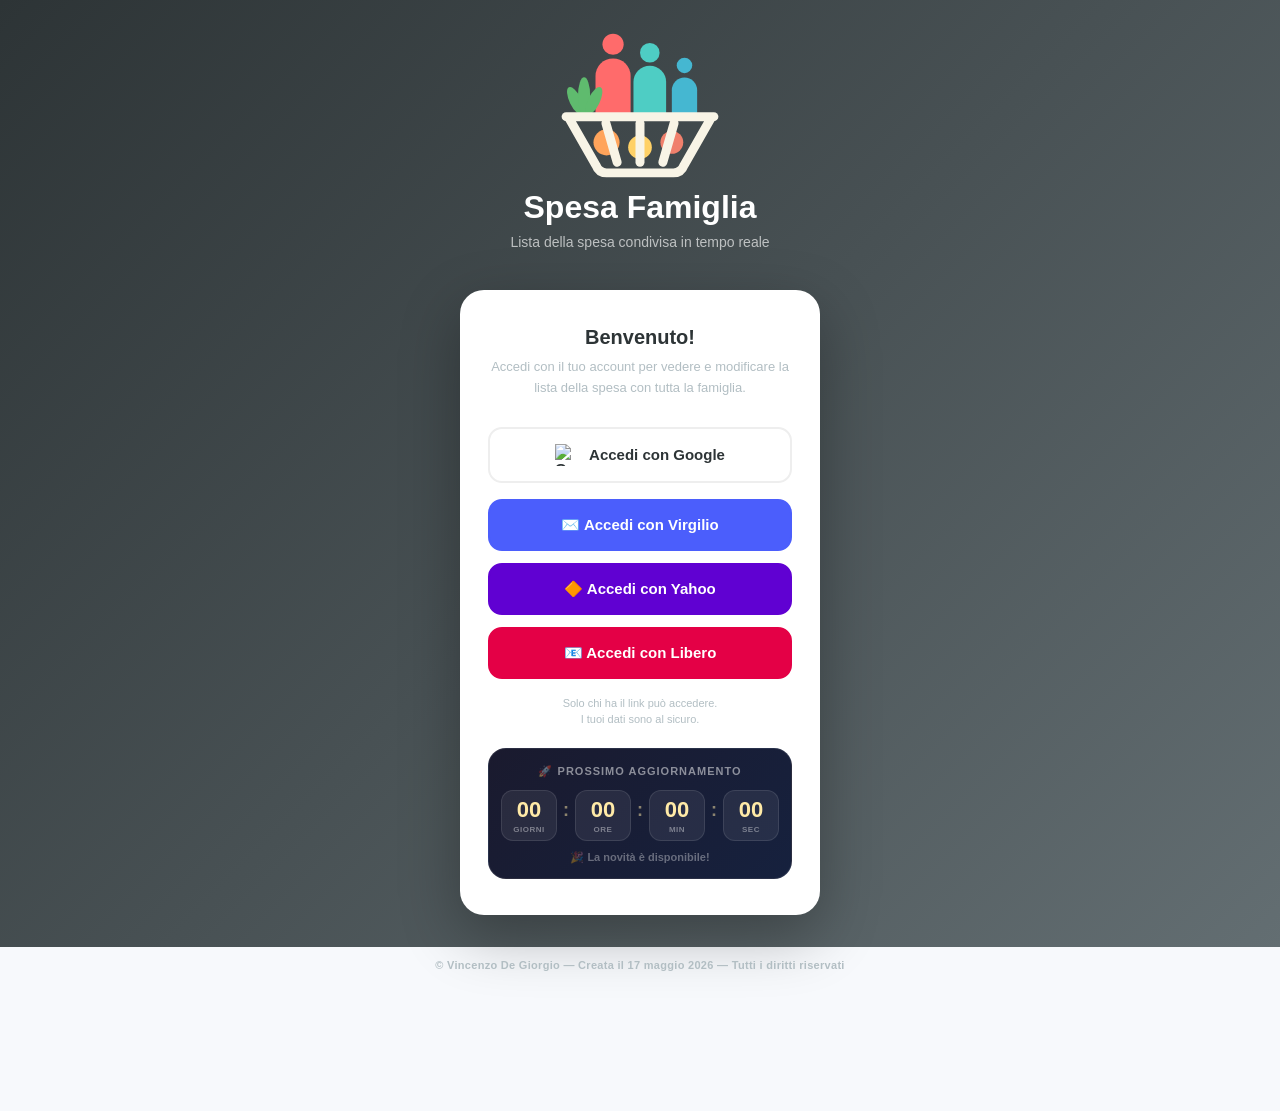
==== sito_test/sito_test/index.html @ 7111a0ac "modifiche" ====
<!DOCTYPE html>
<html lang="it">
<head>
<meta charset="UTF-8">
<!-- CORREZIONE LUGLIO 2026: "interactive-widget=resizes-content" dice a
     Chrome su Android di RESTRINGERE la pagina quando si apre la tastiera,
     invece di coprirla. Così la barra del totale resta agganciata in alto
     direttamente dal browser anche mentre scrivi (niente più inseguimento
     via JavaScript → niente scatti). Su iPhone/Safari l'impostazione viene
     ignorata e resta tutto come prima. Effetto voluto: a tastiera aperta
     la barra dei pulsanti in basso sale sopra la tastiera. -->
<meta name="viewport" content="width=device-width, initial-scale=1.0, maximum-scale=1.0, user-scalable=no, interactive-widget=resizes-content">
<meta name="mobile-web-app-capable" content="yes">
<meta name="apple-mobile-web-app-capable" content="yes">
<meta name="apple-mobile-web-app-title" content="Spesa Famiglia">
<title>Spesa Famiglia</title>

<!-- NUOVO SETTEMBRE 2026: ICONE E INSTALLAZIONE SULLA HOME
     Il manifest e' quello che dice al telefono "sono un'app": da
     "Aggiungi a schermata Home" l'icona diventa il cesto e l'app si
     apre A TUTTO SCHERMO, senza la barra dell'indirizzo del browser
     (e' la riga "display": "standalone" dentro il manifest).
     Su iPhone il tutto-schermo funzionava gia' grazie ai due meta
     apple-* qui sopra; il manifest serve ad Android, che non li guarda.
     Le icone stanno accanto a index.html e non in una sottocartella,
     perche' quella cartella e' anche la radice del sito su Vercel. -->
<link rel="icon" type="image/png" sizes="48x48" href="favicon-48.png">
<link rel="apple-touch-icon" href="apple-touch-icon-180.png">
<link rel="manifest" href="manifest.webmanifest">
<!-- Colora la barra di stato di Android col grigio dell'intestazione -->
<meta name="theme-color" content="#2d3436">

<link rel="stylesheet" href="style.css">
<script src="https://cdn.onesignal.com/sdks/web/v16/OneSignalSDK.page.js" defer></script>
<script>
  window.OneSignalDeferred = window.OneSignalDeferred || [];
  OneSignalDeferred.push(async function(OneSignal) {
    await OneSignal.init({
      appId: "6181803b-9cf7-494c-8a8a-d22c6584c065",
      notifyButton: { enable: false },
      allowLocalhostAsSecureOrigin: true,
    });
  });
</script>
<script>
  // Evita il "flash" della schermata di login per chi era già collegato:
  // finché Firebase verifica l'accesso mostriamo direttamente l'app in
  // caricamento (vedi regole html.auth-pending in style.css e main.js).
  try { if (localStorage.getItem('wasLoggedIn')) document.documentElement.classList.add('auth-pending'); } catch (e) {}
</script>
</head>
<body>

<!-- BADGE "SITO DI TEST": nascosto di default, compare solo nella copia
     di test (body.sito-test, aggiunta da main.js quando IS_TEST è true) -->
<div id="testBadge">🧪 SITO DI TEST</div>

<!-- OFFLINE BANNER -->
<div id="offlineBanner">📡 Sei offline — Le modifiche si sincronizzeranno al ritorno della rete</div>
<div id="limitedBanner">🐢 Connessione limitata — aggiornamento ogni 20s invece che in tempo reale</div>

<!-- LOGIN SCREEN — visibile di default mentre Firebase inizializza -->
<div id="loginScreen" style="display:flex">
  <!-- NUOVO SETTEMBRE 2026: il logo a colori al posto della sola scritta.
       E' la versione "ricca" (famiglia + verdura + frutta), quella con il
       cesto CREMA: serve perche' questa schermata ha lo sfondo scuro.
       Sui fondi chiari andrebbe la versione col cesto scuro, che qui non
       si userebbe mai. E' un SVG, quindi resta nitido a qualsiasi misura
       e pesa due kilobyte. L'emoji 🛒 nel titolo l'abbiamo tolta: adesso
       la dice il disegno, ripeterla sarebbe solo rumore. -->
  <img src="ricca-sfondo-scuro.svg" alt="" class="login-logo">
  <h1>Spesa Famiglia</h1>
  <p>Lista della spesa condivisa in tempo reale</p>
  <div class="login-card">
    <h2>Benvenuto!</h2>
    <p>Accedi con il tuo account per vedere e modificare la lista della spesa con tutta la famiglia.</p>
    <div id="loginButtons">
      <button class="btn-google" onclick="loginGoogle()">
        <img src="https://www.gstatic.com/firebasejs/ui/2.0.0/images/auth/google.svg" alt="Google">
        Accedi con Google
      </button>
      <button class="btn-google" style="background:#4B5EFC;border-color:#4B5EFC;color:white;margin-bottom:12px;" onclick="showEmailForm('virgilio')">✉️ Accedi con Virgilio</button>
      <button class="btn-google" style="background:#6001D2;border-color:#6001D2;color:white;margin-bottom:12px;" onclick="showEmailForm('yahoo')">🔶 Accedi con Yahoo</button>
      <button class="btn-google" style="background:#E40046;border-color:#E40046;color:white;" onclick="showEmailForm('libero')">📧 Accedi con Libero</button>
    </div>
    <div class="login-form" id="emailForm">
      <h3 id="emailFormTitle" style="font-size:16px;font-weight:800;margin-bottom:16px;color:var(--text);">Accedi con Email</h3>
      <div class="form-group">
        <label for="email">Email</label>
        <input type="email" id="email" placeholder="tuaemail@virgilio.it">
      </div>
      <div class="form-group">
        <label for="password">Password</label>
        <input type="password" id="password" placeholder="La tua password">
      </div>
      <div class="form-error" id="formError"></div>
      <button class="btn-submit" onclick="loginEmail()">Accedi</button>
      <button class="btn-back" onclick="hideEmailForm()">← Indietro</button>
    </div>
    <div class="login-note">Solo chi ha il link può accedere.<br>I tuoi dati sono al sicuro.</div>
    <div class="countdown-wrap">
      <div class="countdown-label">🚀 Prossimo aggiornamento</div>
      <div class="countdown-boxes">
        <div class="cd-box"><span class="cd-num" id="cd-giorni">00</span><span class="cd-unit">Giorni</span></div>
        <div class="cd-sep">:</div>
        <div class="cd-box"><span class="cd-num" id="cd-ore">00</span><span class="cd-unit">Ore</span></div>
        <div class="cd-sep">:</div>
        <div class="cd-box"><span class="cd-num" id="cd-min">00</span><span class="cd-unit">Min</span></div>
        <div class="cd-sep">:</div>
        <div class="cd-box"><span class="cd-num" id="cd-sec">00</span><span class="cd-unit">Sec</span></div>
      </div>
      <div class="countdown-sub" id="cd-sub">🧮 Tenere il conto non sarà mai stato così facile...</div>
    </div>
  </div>
</div>

<!-- APP SCREEN -->
<div id="appScreen">
  <div id="loadingOverlay"><div class="spinner"></div><p id="loadingMsg">Caricamento lista...</p></div>
  <div id="zoom" onclick="closeZoom()"><img id="zoomImg" src="" alt=""></div>

  <div id="copyModal" onclick="closeCopyModal(event)">
    <div class="copy-sheet">
      <h3>📋 Copia Lista della Spesa</h3>
      <div class="copy-preview" id="copyPreview"></div>
      <div class="copy-actions">
        <button class="btn-cancel" onclick="closeCopyModal()">Annulla</button>
        <button class="btn-do-copy" onclick="doCopy()">Copia testo</button>
      </div>
    </div>
  </div>

  <div id="toast"></div>

  <div id="bloccoScreen" onclick="chiudiBlocco()">
    <div class="blocco-box">
      <span class="blocco-ico" id="bloccoIco">🚫</span>
      <div class="blocco-tit" id="bloccoTit">Non permesso!</div>
      <div class="blocco-msg" id="bloccoMsg">Testo non consentito.</div>
      <button class="blocco-ok" onclick="chiudiBlocco()">Ho capito ✓</button>
    </div>
  </div>

  <div id="confirmModal" onclick="closeCustomConfirm(event)">
    <div class="confirm-card" onclick="event.stopPropagation()">
      <div class="confirm-top tema-rosso" id="confirmTop">
        <span class="confirm-ico" id="confirmIco">🗑️</span>
        <h3 id="confirmTitle">Conferma</h3>
      </div>
      <div class="confirm-body">
        <p id="confirmMsg"></p>
        <div class="confirm-actions">
          <button class="btn-confirm-annulla" onclick="respondConfirm(false)">Annulla</button>
          <button class="btn-confirm-ok rosso" id="confirmOkBtn" onclick="respondConfirm(true)">Conferma</button>
        </div>
      </div>
    </div>
  </div>

  <div id="novitaScreen">
    <div class="novita-card">
      <div class="novita-top">
        <div class="confetti" id="confettiContainer"></div>
        <div style="font-size:44px;margin-bottom:8px;animation:bounce 0.8s infinite alternate;">🟠🔴🎉✨</div>
        <h2>🆕 Grandi Novità!</h2>
        <p>🗓️ Aggiornamento del 19 luglio 2026 🎊</p>
      </div>
      <div class="novita-body">
        <div class="novita-item">🟠 <strong>Nuova priorità "Importante"</strong> — per le cose da non dimenticare! Ora ogni articolo può essere ⚪ Normale, 🟠 Importante o 🔴 Urgente 🎯</div>
        <div class="novita-item">🎛️ <strong>Tendina con le spiegazioni</strong> — tocca il pallino sull'articolo: si apre un menu elegante che ti dice a cosa serve ogni scelta 💡✨</div>
        <div class="novita-item">🔝 <strong>Pulsante in alto rinnovato</strong> — mostra sia gli Urgenti 🔴 sia gli Importanti 🟠, e con la tendina passi dall'uno all'altro in un tocco ⚡</div>
        <div class="novita-item">💬 <strong>Copia WhatsApp più chiara</strong> — gli Importanti hanno il loro 🟠 e la sezione "DA NON DIMENTICARE" in fondo alla lista 📝</div>
        <div class="novita-item">📂 <strong>Backup superpotenti</strong> — anteprima del contenuto direttamente nell'app 👀 e cestino 🗑️ per eliminare le copie che non servono più!</div>
        <button class="btn-novita-ok" onclick="chiudiNovita()">Wow, tutto chiaro! 🚀🎉✨</button>
      </div>
    </div>
  </div>

   <!-- NUOVO LUGLIO 2026: popup "Sono in vacanza". Compare da solo, solo nel
       periodo impostato in config.js (VACANZA_INIZIO → VACANZA_FINE), una
       volta sola per dispositivo, come le Novità. I giorni nelle frasi
       vengono riempiti automaticamente da novita.js in base alle date. -->
  <div id="vacanzaScreen">
    <div class="novita-card">
      <div class="novita-top vacanza-top">
        <div class="confetti" id="vacConfettiContainer"></div>
        <div style="font-size:44px;margin-bottom:8px;animation:bounce 0.8s infinite alternate;">🏖️🌴☀️✈️</div>
        <h2>🏝️ Sono in Vacanza! 😎</h2>
        <p>🗓️ <span id="vacSottotitolo">Da sabato 25 a lunedì 27 luglio 2026</span> 🧳✨</p>
      </div>
      <div class="novita-body">
        <div class="novita-item">👋😄 <strong>Ciao a tutti!</strong> Da <strong id="vacDal">sabato 25</strong> a <strong id="vacAl">lunedì 27 luglio</strong> mi prendo qualche giorno di meritato relax 🌞🍹 Torno <strong id="vacRitorno">martedì 28</strong>! 🎉</div>
        <div class="novita-item vac-pulse">✅📱 <strong>Tranquilli: l'app resta SEMPRE attiva, 24 ore su 24, 7 giorni su 7!</strong> 🕐💪 Potete continuare a usare la lista, aggiungere articoli, prezzi e foto come sempre 🛒✨</div>
        <div class="novita-item">⚠️🙏 <strong>Però attenzione:</strong> in questi giorni <strong>non potrò rispondere</strong> a problemi, dubbi, perplessità o domande 😅 Segnatevi tutto: al mio ritorno risponderò a ogni cosa! 🔙💬</div>
        <div class="novita-item">🌊 Buona spesa a tutti e... a prestissimo! ❤️<br>— <strong>Vincenzo</strong> 😎🍦</div>
        <button class="btn-novita-ok btn-vacanza-ok" onclick="chiudiVacanza()">Buone vacanze Vincenzo! 🏖️🎉✨</button>
      </div>
    </div>
  </div>
  
  <div id="urgentiModal" onclick="closeUrgentiModal(event)">
    <div class="urgenti-sheet" onclick="event.stopPropagation()">
      <div class="urgenti-header">
        <div><h3 id="urgModalTitle">🔴 Articoli Urgenti</h3><span id="urgModalSub">Da acquistare subito</span></div>
        <div style="display:flex;align-items:center;gap:8px;">
          <!-- NUOVO: tendina per passare dagli Urgenti agli Importanti,
               stessa grafica e stesse didascalie del menu priorità -->
          <div class="prio-wrap">
            <button type="button" class="urg-filtro" id="btnUrgFiltro" onclick="toggleUrgFiltro(event)">🔴 Urgenti ▾</button>
            <div class="prio-menu" id="urgFiltroMenu">
              <button type="button" class="prio-option" onclick="setUrgFiltro('urgente')"><span class="prio-name">🔴 Urgenti</span><span class="prio-desc">Serve subito: avvisa tutta la famiglia.</span></button>
              <button type="button" class="prio-option" onclick="setUrgFiltro('importante')"><span class="prio-name">🟠 Importanti</span><span class="prio-desc">Da non dimenticare: mettilo nel carrello alla prossima spesa.</span></button>
            </div>
          </div>
          <button class="btn-close-urg" onclick="closeUrgentiModal()">✕</button>
        </div>
      </div>
      <div class="urgenti-body" id="urgentiBody"></div>
    </div>
  </div>

  <div id="backupModal" onclick="closeBackupModal(event)">
    <div class="backup-sheet" onclick="event.stopPropagation()">
      <div class="backup-header">
        <div><h3>📂 I tuoi Backup</h3><span>Copie salvate nell'app — teniamo le ultime 5</span></div>
        <button class="btn-close-backup" onclick="closeBackupModal()">✕</button>
      </div>
      <div class="backup-body" id="backupBody"></div>
      <div class="backup-footer">
        <button class="btn-backup-file" onclick="ripristinaDaFile()">📄 Apri un file di backup scaricato</button>
      </div>
    </div>
  </div>

  <!-- NUOVO LUGLIO 2026: anteprima del contenuto di un file di backup, dentro l'app -->
  <div id="backupPreviewModal" onclick="closeBackupPreview(event)">
    <div class="backup-sheet" onclick="event.stopPropagation()">
      <div class="backup-header">
        <div><h3>👁️ Contenuto del Backup</h3><span id="backupPreviewSub"></span></div>
        <button class="btn-close-backup" onclick="closeBackupPreview()">✕</button>
      </div>
      <div class="backup-body" id="backupPreviewBody"></div>
      <div class="backup-footer">
        <button class="btn-ripristina-preview" onclick="ripristinaDalPreview()">📂 Ripristina questa lista nell'app</button>
      </div>
    </div>
  </div>

  <!-- NUOVO LUGLIO 2026: SCHERMATA MENU ──────────────────────────────
       Si apre toccando le tre linee ☰ in alto a sinistra. Per ora è
       volutamente vuota: è la "stanza" dove aggiungeremo le prossime
       funzioni, una alla volta, senza affollare la schermata della lista.
       Le voci nuove vanno messe dentro <div class="menu-body">. -->
  <div id="menuScreen">
    <div class="menu-header">
      <h2>☰ Menu</h2>
      <button class="btn-close-menu" onclick="chiudiMenu()" aria-label="Chiudi il menu">✕</button>
    </div>
    <div class="menu-body" id="menuBody">
      <!-- NUOVO SETTEMBRE 2026: CHI È ENTRATO ────────────────────────
           Prima scheda del menu, sopra "Statistiche". In alto la foto
           dell'account con cui si è entrati e accanto il solo nome
           ("vincenzo", mai l'email intera — ci pensa main.js); sotto,
           da solo e in fondo a destra, il pulsante per uscire.
           Gli id restano quelli di prima (userAvatar / userName)
           perché li riempie main.js appena finito il login. -->
      <div class="menu-utente">
        <div class="menu-utente-riga">
          <img class="user-avatar" id="userAvatar" src="" alt="">
          <span class="user-name" id="userName"></span>
        </div>
        <button class="btn-logout" onclick="logout()">Esci</button>
      </div>
      <!-- NUOVO SETTEMBRE 2026: prima voce vera del menu. Apre il
           riepilogo di quello che è stato comprato (statistiche.js). -->
      <button class="menu-voce" onclick="apriStatistiche()">
        <span class="menu-voce-icona">📊</span>
        <span class="menu-voce-testo">
          Statistiche
          <span>Cosa avete comprato, mese per mese</span>
        </span>
        <span class="menu-voce-freccia">›</span>
      </button>
      <div class="menu-vuoto">
        
        <span></span>
      </div>
    </div>
  </div>

  <!-- NUOVO SETTEMBRE 2026: schermata Statistiche (statistiche.js).
       Si apre sopra il Menu, che resta aperto dietro: chiudendola con la
       ✕ si torna al Menu. Il contenuto lo costruisce tutto il JS dentro
       #statBody — qui c'è solo l'intelaiatura e le frecce dei mesi. -->
  <div id="statScreen">
    <div class="menu-header">
      <h2>📊 Statistiche</h2>
      <button class="btn-close-menu" onclick="chiudiStatistiche()" aria-label="Chiudi le statistiche">✕</button>
    </div>
    <div class="stat-nav">
      <button class="stat-freccia" onclick="statCambiaMese(-1)" aria-label="Mese precedente">‹</button>
      <span class="stat-mese" id="statMeseTitolo"></span>
      <button class="stat-freccia" id="statAvanti" onclick="statCambiaMese(1)" aria-label="Mese successivo">›</button>
    </div>
    <div class="menu-body" id="statBody"></div>
  </div>

  <!-- NUOVO SETTEMBRE 2026: LA MANINA CHE INDICA IL MENU (coach.js) ──
       Compare una volta sola, appena chiuso il popup delle Novità. Tutto
       lo schermo si scurisce TRANNE il pulsante ☰, che resta illuminato:
       è l'unica cosa che si può toccare, così è impossibile sbagliare.
       #coachBlocco  = il velo che ferma i tocchi sul resto della pagina
       #coachBuco    = il "buco" luminoso ritagliato sopra il pulsante
       #coachFumetto = la freccetta con la didascalia -->
  <div id="coachBlocco" onclick="coachNulla()"></div>
  <div id="coachBuco" onclick="coachVaiAlMenu()"></div>
  <div id="coachFumetto">
    <div class="coach-freccia">▲</div>
    <div class="coach-testo">
      👆 <b>Tocca le tre linee</b>
      <span>Da qui si aprono le nuove Statistiche 📊✨</span>
    </div>
  </div>

  <header>
    <div class="header-top">
      <!-- NUOVO LUGLIO 2026: pulsante con le tre linee, a sinistra del
           carrello. Le linee sono tre trattini bianchi disegnati col CSS
           (non un carattere speciale), così si vedono identiche su tutti
           i telefoni. Apre la schermata Menu qui sopra. -->
      <div class="titolo-wrap">
        <button class="btn-menu" id="btnMenu" onclick="apriMenu()" aria-label="Apri il menu">
          <span></span><span></span><span></span>
        </button>
        <h1>🛒 Spesa Famiglia</h1>
      </div>
      <!-- SPOSTATO SETTEMBRE 2026: qui c'erano la foto dell'account, il
           nome e il pulsante "Esci". Sono passati dentro la schermata Menu
           (il ☰ qui a sinistra), in cima a #menuBody. Così l'intestazione
           resta con le sole due cose che servono sempre — menu e titolo —
           e il titolo "Spesa Famiglia" non viene più tagliato coi puntini. -->
    </div>
    <div style="display:flex;align-items:center;justify-content:space-between;">
      <span class="online-badge"><span class="online-dot"></span>In tempo reale</span>
      <div style="display:flex;align-items:center;gap:8px;">
        <span id="syncDot" style="font-size:11px;font-weight:700;opacity:0.85;background:rgba(255,255,255,0.15);padding:2px 8px;border-radius:20px;color:white;">☁️ Sync</span>
        <span id="familyLabel" style="font-size:11px;font-weight:800;color:#ffeaa7;background:rgba(255,255,255,0.1);padding:2px 8px;border-radius:20px;"></span>
        <button id="btnSwitchFamily" onclick="switchFamily()" style="display:none;background:linear-gradient(135deg,#6c5ce7,#a29bfe);border:none;border-radius:10px;color:white;font-size:11px;font-weight:800;padding:4px 10px;cursor:pointer;">⇄</button>
        <!-- NUOVO: il pulsante è una tendina "Urgenti N ▾" nello stesso stile
             del menu priorità: scegli Urgenti o Importanti e il popup si apre
             già sulla vista giusta. I contatori si aggiornano da soli. -->
        <div class="prio-wrap" id="urgBtnWrap" style="display:none;">
          <button class="btn-urgenti" id="btnUrgenti" onclick="toggleUrgBtnMenu(event)">🔴 Urgenti <span class="urg-count" id="urgBtnCount">0</span> ▾</button>
          <div class="prio-menu" id="urgBtnMenu">
            <button type="button" class="prio-option" onclick="apriUrgenti('urgente')"><span class="prio-name">🔴 Urgenti <span class="urg-badge-menu" id="menuCountUrg">0</span></span><span class="prio-desc">Serve subito: avvisa tutta la famiglia.</span></button>
            <button type="button" class="prio-option" onclick="apriUrgenti('importante')"><span class="prio-name">🟠 Importanti <span class="urg-badge-menu" id="menuCountImp">0</span></span><span class="prio-desc">Da non dimenticare: mettilo nel carrello alla prossima spesa.</span></button>
          </div>
        </div>
      </div>
    </div>
  </header>

  <!-- ERRORE CONNESSIONE -->
  <div id="connError">
    <p>⚠️ Connessione lenta o assente.<br>Controlla la tua rete e riprova.</p>
    <button onclick="reloadApp()">🔄 Ricarica</button>
    <p id="connErrorDebug"></p>
  </div>

<div id="totaleBar" style="display:none">
    <div>
      <div class="tot-label">💶 Totale spesa stimato</div>
      <div class="tot-detail" id="totaleDetail">0 articoli con prezzo</div>
    </div>
    <div class="tot-amount">€ <span id="totaleAmount">0,00</span></div>
  </div>
  <!-- CORREZIONE LUGLIO 2026: "segnaposto" invisibile che occupa lo spazio
       della barra del totale quando questa viene inchiodata allo schermo
       (position:fixed), così la pagina sotto non fa salti. Gestito da totals.js -->
  <div id="totaleSpacer"></div>

  <div class="prog-bar"><div class="prog-fill" id="progFill"></div></div>
  <div class="count-row">
    <span>✅ <span id="doneCount">0</span> completati</span>
    <span>🔴 <span id="urgCount">0</span> urgenti &nbsp;|&nbsp; Tot: <span id="totCount">0</span></span>
    <button id="btnCountdown" onclick="toggleCountdownPopup()" style="background:linear-gradient(135deg,#6c5ce7,#a29bfe);border:none;border-radius:20px;color:white;font-size:10px;font-weight:800;padding:3px 10px;cursor:pointer;">🚀 Novità</button>
  </div>

  <div id="countdownPopup" style="display:none;position:fixed;inset:0;z-index:7777;background:rgba(0,0,0,0.5);" onclick="toggleCountdownPopup()">
    <div onclick="event.stopPropagation()" style="position:absolute;bottom:140px;left:50%;transform:translateX(-50%);width:calc(100% - 32px);max-width:380px;background:linear-gradient(135deg,#1a1a2e,#16213e);border-radius:22px;padding:22px 18px 18px;border:1.5px solid rgba(255,255,255,0.1);box-shadow:0 20px 60px rgba(0,0,0,0.4);">
      <div style="display:flex;justify-content:space-between;align-items:center;margin-bottom:14px;">
        <span style="font-size:12px;font-weight:800;color:rgba(255,255,255,0.6);text-transform:uppercase;letter-spacing:1px;">🚀 Prossimo aggiornamento</span>
        <button onclick="toggleCountdownPopup()" style="background:rgba(255,255,255,0.1);border:none;border-radius:50%;width:26px;height:26px;color:white;font-size:14px;cursor:pointer;">✕</button>
      </div>
      <div style="display:flex;gap:8px;justify-content:center;align-items:center;">
        <div style="background:rgba(255,255,255,0.07);border-radius:14px;padding:10px 6px 8px;text-align:center;flex:1;border:1px solid rgba(255,255,255,0.1);"><span id="cd-giorni2" style="font-size:28px;font-weight:900;color:#ffeaa7;display:block;">00</span><span style="font-size:9px;font-weight:700;color:rgba(255,255,255,0.4);text-transform:uppercase;display:block;margin-top:4px;">Giorni</span></div>
        <span style="font-size:20px;font-weight:900;color:#ffeaa7;opacity:0.5;margin-bottom:10px;">:</span>
        <div style="background:rgba(255,255,255,0.07);border-radius:14px;padding:10px 6px 8px;text-align:center;flex:1;border:1px solid rgba(255,255,255,0.1);"><span id="cd-ore2" style="font-size:28px;font-weight:900;color:#ffeaa7;display:block;">00</span><span style="font-size:9px;font-weight:700;color:rgba(255,255,255,0.4);text-transform:uppercase;display:block;margin-top:4px;">Ore</span></div>
        <span style="font-size:20px;font-weight:900;color:#ffeaa7;opacity:0.5;margin-bottom:10px;">:</span>
        <div style="background:rgba(255,255,255,0.07);border-radius:14px;padding:10px 6px 8px;text-align:center;flex:1;border:1px solid rgba(255,255,255,0.1);"><span id="cd-min2" style="font-size:28px;font-weight:900;color:#ffeaa7;display:block;">00</span><span style="font-size:9px;font-weight:700;color:rgba(255,255,255,0.4);text-transform:uppercase;display:block;margin-top:4px;">Min</span></div>
        <span style="font-size:20px;font-weight:900;color:#ffeaa7;opacity:0.5;margin-bottom:10px;">:</span>
        <div style="background:rgba(255,255,255,0.07);border-radius:14px;padding:10px 6px 8px;text-align:center;flex:1;border:1px solid rgba(255,255,255,0.1);"><span id="cd-sec2" style="font-size:28px;font-weight:900;color:#ffeaa7;display:block;">00</span><span style="font-size:9px;font-weight:700;color:rgba(255,255,255,0.4);text-transform:uppercase;display:block;margin-top:4px;">Sec</span></div>
      </div>
      <div style="font-size:12px;color:rgba(255,255,255,0.35);margin-top:12px;text-align:center;font-weight:600;">🧮 Tenere il conto non sarà mai stato così facile...</div>
    </div>
  </div>

  <div class="tabs" id="tabsBar">
    <button class="tab active" data-i="0" onclick="showTab(0)">🏠 Casa <span class="badge" id="b0">0</span></button>
    <button class="tab" data-i="1" onclick="showTab(1)">👤 Persona <span class="badge" id="b1">0</span></button>
    <button class="tab" data-i="2" onclick="showTab(2)">🛒 Alim. <span class="badge" id="b2">0</span></button>
  </div>

  <div class="panel active" id="panel-0"><ul id="list-0"></ul><button class="add-btn" onclick="addRow(0)">＋ Aggiungi voce</button></div>
  <div class="panel" id="panel-1"><ul id="list-1"></ul><button class="add-btn" onclick="addRow(1)">＋ Aggiungi voce</button></div>
  <div class="panel" id="panel-2"><ul id="list-2"></ul><button class="add-btn" onclick="addRow(2)">＋ Aggiungi voce</button></div>

  <div class="all-view" id="allView">
    <div class="all-section"><div class="sec-title"><div class="dot" style="background:var(--casa)"></div>🏠 Casa</div><ul id="all-0"></ul></div>
    <div class="all-section"><div class="sec-title"><div class="dot" style="background:var(--persona)"></div>👤 Persona</div><ul id="all-1"></ul></div>
    <div class="all-section"><div class="sec-title"><div class="dot" style="background:var(--alim)"></div>🛒 Alimentari</div><ul id="all-2"></ul></div>
  </div>

  <div class="bottom-bar">
    <button class="btn-view active" id="btnTab" onclick="setView('tab')">Per categoria</button>
    <button class="btn-view" id="btnAll" onclick="setView('all')">Tutto</button>
    <button class="btn-clear" onclick="clearDone()">🗑 Fatti</button>
    <div class="btn-row2">
      <button class="btn-copy" onclick="openCopyModal()">📋 Copia WhatsApp</button>
      <button class="btn-copy" style="background:linear-gradient(135deg,#00b894,#00cec9);" onclick="openInvitoModal()">🔗 Genera Link Invito</button>
    </div>
    <div class="btn-row2">
      <button class="btn-backup" onclick="scaricaBackup()">💾 Fai Backup</button>
      <button class="btn-backup" onclick="ripristinaBackup()">📂 Ripristina Backup</button>
    </div>
  </div>

  <!-- MODAL INVITO -->
  <div id="invitoModal" onclick="closeInvitoModal(event)" style="display:none;position:fixed;inset:0;background:rgba(0,0,0,0.6);z-index:8888;align-items:flex-end;justify-content:center;">
    <div onclick="event.stopPropagation()" style="background:white;border-radius:20px 20px 0 0;padding:24px 20px 36px;width:100%;max-width:500px;">
      <h3 style="font-size:17px;font-weight:900;margin-bottom:6px;text-align:center;">🔗 Genera Link Invito</h3>
      <p style="font-size:12px;color:#b2bec3;text-align:center;margin-bottom:20px;font-weight:600;">Chi apre il link dovrà fare login con la sua email. Il link scade dopo 7 giorni.</p>
      <div style="margin-bottom:16px;">
        <label style="font-size:13px;font-weight:800;color:#2d3436;display:block;margin-bottom:8px;">Tipo di lista:</label>
        <div style="display:flex;gap:8px;">
          <button id="btnTipoFamiglia" onclick="setTipoInvito('famiglia')" style="flex:1;padding:12px 8px;border-radius:12px;border:2.5px solid #00b894;background:#00b894;color:white;font-family:inherit;font-weight:800;font-size:13px;cursor:pointer;">👥 Famiglia</button>
          <button id="btnTipoPrivato" onclick="setTipoInvito('privato')" style="flex:1;padding:12px 8px;border-radius:12px;border:2.5px solid #eee;background:white;color:#636e72;font-family:inherit;font-weight:800;font-size:13px;cursor:pointer;">👤 Solo noi due</button>
        </div>
        <p id="invitoDesc" style="font-size:12px;color:#636e72;margin-top:10px;font-weight:600;line-height:1.5;">La persona entrerà nella lista della tua famiglia e vedrà tutto.</p>
      </div>
      <div id="invitoNomeWrap" style="display:none;margin-bottom:16px;">
        <label style="font-size:13px;font-weight:800;color:#2d3436;display:block;margin-bottom:6px;">Nome lista privata (es. "Lista con Mario"):</label>
        <input id="invitoNome" type="text" placeholder="Lista con..." style="width:100%;padding:12px;border:2px solid #eee;border-radius:10px;font-family:inherit;font-size:15px;outline:none;">
      </div>
      <div id="invitoRisultato" style="display:none;margin-bottom:16px;">
        <div style="background:#f0fdf4;border:2px solid #00b894;border-radius:12px;padding:14px;">
          <p style="font-size:11px;font-weight:800;color:#00b894;margin-bottom:6px;">LINK GENERATO</p>
          <p id="invitoLinkTesto" style="font-size:13px;font-weight:700;color:#2d3436;word-break:break-all;line-height:1.5;"></p>
        </div>
      </div>
      <div style="display:flex;gap:10px;">
        <button onclick="closeInvitoModal()" style="flex:1;padding:13px;border:none;border-radius:12px;font-family:inherit;font-weight:800;font-size:14px;cursor:pointer;background:#2d3436;color:white;">Annulla</button>
        <button id="btnGeneraLink" onclick="generaLink()" style="flex:1;padding:13px;border:none;border-radius:12px;font-family:inherit;font-weight:800;font-size:14px;cursor:pointer;background:linear-gradient(135deg,#00b894,#00cec9);color:white;">Genera Link</button>
        <button id="btnCopiaLink" onclick="copiaLink()" style="display:none;flex:1;padding:13px;border:none;border-radius:12px;font-family:inherit;font-weight:800;font-size:14px;cursor:pointer;background:linear-gradient(135deg,#25D366,#128C7E);color:white;">Copia</button>
      </div>
    </div>
  </div>
</div>

<!-- PRIVACY NOTICE -->
<div id="privacyNotice">
  <p>Questa app salva i tuoi dati su Firebase di Google per uso familiare. Nessun dato viene venduto.</p>
  <button onclick="acceptPrivacy()">Ho capito</button>
</div>

<div style="text-align:center;padding:12px 16px 140px;font-size:11px;color:#b2bec3;font-weight:600;letter-spacing:0.3px;">
  © Vincenzo De Giorgio — Creata il 17 maggio 2026 — Tutti i diritti riservati
</div>

<script src="countdown.js"></script>
<script type="module" src="main.js"></script>
</body>
</html>
---- sito_test/sito_test/style.css ----
* { box-sizing: border-box; margin: 0; padding: 0; -webkit-tap-highlight-color: transparent; }
:root { --casa:#FF6B6B; --persona:#4ECDC4; --alim:#45B7D1; --bg:#F7F9FC; --text:#2d3436; --muted:#b2bec3; }
body { font-family: -apple-system,'Segoe UI',sans-serif; background: var(--bg); color: var(--text); min-height:100vh; }

/* ── NUOVO: Offline banner ─────────────────────── */
#offlineBanner { display:none; position:sticky; top:0; left:0; right:0; z-index:99999; background:#fdcb6e; color:#2d3436; padding:10px 16px; font-size:13px; font-weight:800; text-align:center; border-bottom:2px solid #e17055; }
#offlineBanner.show { display:block; }

/* ── NUOVO: Banner modalità limitata (fallback HTTPS quando il canale realtime è bloccato dalla rete) ─── */
#limitedBanner { display:none; position:sticky; top:0; left:0; right:0; z-index:99998; background:#74b9ff; color:white; padding:10px 16px; font-size:13px; font-weight:800; text-align:center; border-bottom:2px solid #0984e3; }
#limitedBanner.show { display:block; }

/* ── NUOVO: Privacy notice ─────────────────────── */
#privacyNotice { display:none; position:fixed; bottom:0; left:0; right:0; z-index:1001; background:#2d3436; color:white; padding:14px 16px; border-top:2px solid rgba(255,255,255,0.1); }
#privacyNotice.show { display:flex; align-items:center; gap:12px; }
#privacyNotice p { flex:1; margin:0; font-size:12px; line-height:1.6; }
#privacyNotice button { background:#00b894; border:none; border-radius:8px; color:white; font-size:12px; font-weight:800; padding:8px 14px; cursor:pointer; flex-shrink:0; white-space:nowrap; }

/* ── NUOVO: Errore connessione ─────────────────── */
#connError { display:none; text-align:center; padding:32px 16px; }
#connError.show { display:block; }
#connError p { font-size:15px; font-weight:700; color:#d63031; margin-bottom:16px; line-height:1.7; }
#connError button { background:#2d3436; color:white; border:none; border-radius:12px; padding:12px 24px; font-family:inherit; font-weight:800; font-size:14px; cursor:pointer; }
#connErrorDebug { font-size:11px; color:#888; margin-top:14px; font-weight:600; line-height:1.5; }

.countdown-wrap { margin-top: 20px; background: linear-gradient(135deg, #1a1a2e, #16213e); border-radius: 18px; padding: 16px 12px 14px; border: 1.5px solid rgba(255,255,255,0.08); width: 100%; box-sizing: border-box; }
.countdown-label { font-size: 11px; font-weight: 800; color: rgba(255,255,255,0.5); text-transform: uppercase; letter-spacing: 1px; margin-bottom: 12px; text-align: center; }
.countdown-boxes { display: flex; gap: 6px; justify-content: center; align-items: center; width: 100%; }
.cd-box { background: rgba(255,255,255,0.07); border-radius: 12px; padding: 8px 4px 6px; text-align: center; border: 1px solid rgba(255,255,255,0.1); flex: 1; min-width: 0; }
.cd-num { font-size: 22px; font-weight: 900; color: #ffeaa7; line-height: 1; display: block; font-variant-numeric: tabular-nums; }
.cd-unit { font-size: 8px; font-weight: 700; color: rgba(255,255,255,0.4); text-transform: uppercase; letter-spacing: 0.5px; margin-top: 4px; display: block; }
.cd-sep { font-size: 18px; font-weight: 900; color: #ffeaa7; opacity: 0.5; margin-bottom: 10px; flex-shrink: 0; }
.countdown-sub { font-size: 11px; color: rgba(255,255,255,0.35); margin-top: 10px; font-weight: 600; text-align: center; }
#loginScreen { display: flex; flex-direction: column; align-items: center; justify-content: center; min-height: 100vh; padding: 32px 24px; text-align: center; background: linear-gradient(135deg, #2d3436 0%, #636e72 100%); }
/* NUOVO SETTEMBRE 2026: logo a colori sopra il titolo del login.
   Misura in vw con un tetto in px: su un telefono stretto si
   rimpicciolisce da solo, su un monitor grande non diventa gigante.
   Entra con una dissolvenza breve, cosi' non "sbatte" in faccia
   mentre la pagina sta ancora caricando. */
.login-logo { width: min(160px, 42vw); height: auto; margin-bottom: 10px;
              animation: logoEntra 0.55s ease both; }
@keyframes logoEntra { from { opacity: 0; transform: translateY(-10px) scale(0.94); } to { opacity: 1; transform: none; } }
@media (prefers-reduced-motion: reduce) { .login-logo { animation: none; } }
#loginScreen h1 { font-size: 32px; font-weight: 800; color: white; margin-bottom: 8px; }
#loginScreen > p { font-size: 14px; color: rgba(255,255,255,0.65); margin-bottom: 40px; }
.login-card { background: white; border-radius: 24px; padding: 36px 28px; width: 100%; max-width: 360px; box-shadow: 0 20px 60px rgba(0,0,0,0.3); }
.login-card h2 { font-size: 20px; font-weight: 800; margin-bottom: 8px; color: var(--text); }
.login-card > p { font-size: 13px; color: var(--muted); margin-bottom: 28px; line-height: 1.6; }
.btn-google { display: flex; align-items: center; justify-content: center; gap: 12px; width: 100%; padding: 15px; border: 2px solid #eee; border-radius: 14px; background: white; font-family: inherit; font-weight: 800; font-size: 15px; cursor: pointer; color: var(--text); transition: all 0.2s; margin-bottom: 16px; }
.btn-google:active { background: #f5f5f5; }
.btn-google img { width: 22px; height: 22px; }
.login-note { font-size: 11px; color: var(--muted); line-height: 1.5; margin-top: 16px; }
.login-form { display: none; margin-top: 24px; }
.login-form.show { display: block; }
.form-group { margin-bottom: 16px; }
.form-group label { display: block; font-size: 13px; font-weight: 700; color: var(--text); margin-bottom: 6px; }
.form-group input { width: 100%; padding: 12px; border: 2px solid #eee; border-radius: 10px; font-family: inherit; font-size: 15px; transition: all 0.2s; }
.form-group input:focus { outline: none; border-color: #2d3436; background: #f7f9fc; }
.btn-submit { width: 100%; padding: 12px; background: #2d3436; color: white; border: none; border-radius: 10px; font-family: inherit; font-weight: 800; font-size: 15px; cursor: pointer; margin-bottom: 12px; }
.btn-back { width: 100%; padding: 10px; background: white; color: #2d3436; border: 2px solid #eee; border-radius: 10px; font-family: inherit; font-weight: 700; font-size: 13px; cursor: pointer; }
.form-error { color: #d63031; font-size: 12px; font-weight: 700; margin-top: 8px; text-align: center; display: none; }
.form-error.show { display: block; }
#appScreen { display: none; padding-bottom: 120px; }
/* CORREZIONE LUGLIO 2026 (punto 3): l'intestazione NON è più fissa (tolto
   position:sticky). Prima header e #totaleBar erano entrambi sticky a top:0
   e, scorrendo, il totale finiva NASCOSTO sotto l'header (z-index più alto).
   Ora l'intestazione scorre via con la pagina e in alto resta fissa e sempre
   visibile SOLO la barra del totale (#totaleBar, già sticky qui sotto). */
header { background: linear-gradient(135deg,#2d3436,#636e72); color:white; padding:14px 16px 12px; box-shadow:0 4px 20px rgba(0,0,0,0.15); }
.header-top { display:flex; align-items:center; justify-content:space-between; margin-bottom:4px; }
.header-top h1 { font-size:18px; font-weight:800; }
/* SPOSTATO SETTEMBRE 2026: le regole di foto, nome e pulsante "Esci" non
   stanno più qui — la scheda dell'utente è dentro il Menu, e le trovi più
   in basso con le altre regole del menu (cerca ".menu-utente"). */
header p { font-size:11px; opacity:0.65; }
.online-badge { display:inline-flex; align-items:center; gap:5px; font-size:11px; font-weight:700; opacity:0.8; }
.online-dot { width:7px; height:7px; border-radius:50%; background:#00b894; animation:pulse 2s infinite; }
@keyframes pulse { 0%,100%{opacity:1;}50%{opacity:0.4;} }
.prog-bar { height:4px; background:#eee; }
.prog-fill { height:100%; background:linear-gradient(90deg,var(--casa),var(--alim)); transition:width 0.4s; width:0%; }
.count-row { display:flex; justify-content:space-between; padding:6px 16px; font-size:12px; font-weight:700; color:var(--muted); align-items:center; }
.tabs { display:flex; gap:8px; padding:10px 16px 0; }
.tab { flex:1; padding:9px 4px; border:none; border-radius:12px 12px 0 0; border-top:3px solid transparent; background:white; font-family:inherit; font-weight:800; font-size:12px; cursor:pointer; opacity:0.4; display:flex; align-items:center; justify-content:center; gap:4px; transition:all 0.2s; }
.tab.active { opacity:1; box-shadow:0 -2px 8px rgba(0,0,0,0.08); }
.tab[data-i="0"].active { color:var(--casa); border-top-color:var(--casa); }
.tab[data-i="1"].active { color:var(--persona); border-top-color:var(--persona); }
.tab[data-i="2"].active { color:var(--alim); border-top-color:var(--alim); }
.badge { color:white; border-radius:20px; padding:1px 7px; font-size:11px; }
.tab[data-i="0"] .badge { background:var(--casa); }
.tab[data-i="1"] .badge { background:var(--persona); }
.tab[data-i="2"] .badge { background:var(--alim); }
.panel { display:none; background:white; border-radius:0 0 14px 14px; margin-bottom:8px; padding:0 16px 16px; box-shadow:0 2px 16px rgba(0,0,0,0.08); }
.panel.active { display:block; }
.all-view { display:none; padding:8px 16px 0; }
.all-section { background:white; border-radius:14px; padding:0 16px; margin-bottom:12px; box-shadow:0 2px 16px rgba(0,0,0,0.08); }
.sec-title { display:flex; align-items:center; gap:8px; padding:12px 0 8px; font-weight:800; font-size:14px; border-bottom:2px solid var(--bg); margin-bottom:4px; }
.dot { width:10px; height:10px; border-radius:50%; flex-shrink:0; }
.item-row { border-bottom:1px solid var(--bg); padding:8px 0; display:flex; flex-direction:column; list-style:none; position:relative; padding-left:12px; }
.item-row::before { content:'•'; position:absolute; left:0; top:50%; transform:translateY(-50%); font-size:10px; color:#2d3436; line-height:1; }
#list-0,#list-1,#list-2,#all-0,#all-1,#all-2 { padding-left:4px; }
.item-row.urgent { background:linear-gradient(90deg,rgba(255,107,107,0.06),transparent); border-left:3px solid var(--casa); padding-left:14px; margin-left:-4px; }
.item-inner { display:flex; align-items:center; gap:8px; }
.item-extra { display:flex; align-items:center; gap:8px; padding:4px 0 2px 36px; flex-wrap:wrap; row-gap:6px; }
.chk { width:28px; height:28px; border-radius:8px; flex-shrink:0; border:2.5px solid var(--muted); background:transparent; display:flex; align-items:center; justify-content:center; color:white; font-size:14px; cursor:pointer; transition:all 0.2s; }
.chk.done-0 { background:var(--casa); border-color:var(--casa); }
.chk.done-1 { background:var(--persona); border-color:var(--persona); }
.chk.done-2 { background:var(--alim); border-color:var(--alim); }
.photo-box { flex-shrink:0; width:46px; height:46px; border-radius:10px; overflow:hidden; position:relative; }
.photo-box img { width:100%; height:100%; object-fit:cover; cursor:pointer; display:block; }
.photo-placeholder { width:46px; height:46px; border-radius:10px; border:2px dashed var(--muted); background:var(--bg); display:flex; flex-direction:column; align-items:center; justify-content:center; cursor:pointer; flex-shrink:0; gap:1px; }
.photo-placeholder span:first-child { font-size:16px; line-height:1; }
.photo-placeholder span:last-child { font-size:8px; font-weight:700; color:var(--muted); }
.photo-del { position:absolute; top:2px; right:2px; background:rgba(0,0,0,0.55); border:none; border-radius:50%; width:16px; height:16px; color:white; font-size:9px; cursor:pointer; display:flex; align-items:center; justify-content:center; }
.item-input { flex:1; border:none; background:transparent; font-family:inherit; font-size:16px; font-weight:600; color:var(--text); padding:4px 0; outline:none; min-width:0; }
.item-input::placeholder { color:var(--muted); font-weight:400; font-size:14px; }
.item-input.done { text-decoration:line-through; color:var(--muted); }
.qty-wrap { display:flex; align-items:center; gap:4px; background:var(--bg); border-radius:20px; padding:3px 8px; }
.qty-btn { background:none; border:none; font-size:16px; font-weight:800; cursor:pointer; color:var(--muted); width:22px; height:22px; display:flex; align-items:center; justify-content:center; border-radius:50%; line-height:1; touch-action:manipulation; user-select:none; -webkit-user-select:none; }
.qty-val { font-size:14px; font-weight:800; color:var(--text); min-width:20px; text-align:center; }
.priority-btn { background:none; border:2px solid var(--muted); border-radius:20px; padding:3px 10px; font-family:inherit; font-size:11px; font-weight:800; cursor:pointer; color:var(--muted); transition:all 0.2s; }
.priority-btn.urgent { background:var(--casa); border-color:var(--casa); color:white; }
.del-btn { background:none; border:none; color:var(--muted); font-size:15px; cursor:pointer; padding:4px 6px; border-radius:8px; flex-shrink:0; }
.add-btn { display:flex; align-items:center; gap:6px; margin-top:10px; padding:11px 14px; background:var(--bg); border:2px dashed var(--muted); border-radius:10px; color:var(--muted); font-family:inherit; font-weight:700; font-size:14px; cursor:pointer; width:100%; }
.item-author { font-size:10px; color:var(--muted); font-weight:600; padding:1px 0 0 36px; letter-spacing:0.3px; }
.bottom-bar { position:fixed; bottom:0; left:0; right:0; background:white; border-top:1px solid #eee; padding:8px 16px 14px; display:flex; gap:8px; z-index:200; flex-wrap:wrap; }
.btn-view { flex:1; padding:10px; border:2px solid var(--muted); border-radius:10px; background:white; font-family:inherit; font-weight:800; font-size:12px; cursor:pointer; color:var(--text); transition:all 0.2s; }
.btn-view.active { background:var(--text); color:white; border-color:var(--text); }
.btn-clear { padding:10px 12px; border:2px solid #ff7675; border-radius:10px; background:white; font-family:inherit; font-weight:800; font-size:12px; cursor:pointer; color:#ff7675; }
.btn-row2 { display:flex; gap:8px; width:100%; }
.btn-copy { flex:1; padding:11px; border:none; border-radius:10px; background:linear-gradient(135deg,#25D366,#128C7E); color:white; font-family:inherit; font-weight:800; font-size:12px; cursor:pointer; }
#toast { position:fixed; bottom:130px; left:50%; transform:translateX(-50%); background:#2d3436; color:white; padding:10px 20px; border-radius:20px; font-size:13px; font-weight:700; opacity:0; transition:opacity 0.3s; pointer-events:none; white-space:nowrap; z-index:9999; }
#toast.show { opacity:1; }
#zoom { display:flex; position:fixed; inset:0; background:rgba(0,0,0,0); z-index:9999; align-items:center; justify-content:center; padding:20px; opacity:0; pointer-events:none; transition:opacity 0.25s ease, background 0.25s ease; }
#zoom.show { opacity:1; pointer-events:all; background:rgba(0,0,0,0.88); }
#zoom img { max-width:100%; max-height:90vh; border-radius:16px; object-fit:contain; transform:scale(0.88); transition:transform 0.3s cubic-bezier(0.34,1.56,0.64,1); }
#zoom.show img { transform:scale(1); }
#copyModal { display:none; position:fixed; inset:0; background:rgba(0,0,0,0.6); z-index:8888; align-items:flex-end; justify-content:center; }
#copyModal.show { display:flex; }
.copy-sheet { background:white; border-radius:20px 20px 0 0; padding:20px 20px 36px; width:100%; max-width:500px; }
.copy-sheet h3 { font-size:16px; font-weight:800; margin-bottom:12px; text-align:center; }
.copy-preview { background:var(--bg); border-radius:12px; padding:14px; font-size:13px; line-height:2; white-space:pre-wrap; max-height:45vh; overflow-y:auto; margin-bottom:14px; color:var(--text); font-family:monospace; overscroll-behavior:contain; }
body.copy-modal-open { overflow:hidden; }
.copy-actions { display:flex; gap:10px; }
.copy-actions button { flex:1; padding:13px; border:none; border-radius:12px; font-family:inherit; font-weight:800; font-size:14px; cursor:pointer; }
.btn-do-copy { background:linear-gradient(135deg,#25D366,#128C7E); color:white; }
.btn-cancel { background:var(--text); color:white; }
#loadingOverlay { display:none; position:fixed; inset:0; background:rgba(0,0,0,0.75); z-index:99999; align-items:center; justify-content:center; flex-direction:column; gap:16px; }
#loadingOverlay.show { display:flex; }
#loadingOverlay p { color:white; font-weight:800; font-size:16px; }
.spinner { width:48px; height:48px; border:5px solid rgba(255,255,255,0.3); border-top-color:white; border-radius:50%; animation:spin 0.8s linear infinite; }
@keyframes spin { to { transform:rotate(360deg); } }
.sync-dot { width:8px; height:8px; border-radius:50%; background:#fdcb6e; display:inline-block; margin-left:6px; transition:background 0.3s; }
.sync-dot.synced { background:#00b894; }
.btn-urgenti { background:linear-gradient(135deg,#FF6B6B,#d63031); border:none; border-radius:10px; color:white; font-size:12px; font-weight:800; padding:5px 10px; cursor:pointer; display:flex; align-items:center; gap:5px; box-shadow:0 2px 8px rgba(255,107,107,0.4); animation:urgPulse 2s infinite; }
.btn-urgenti .urg-count { background:white; color:#d63031; border-radius:50%; width:18px; height:18px; font-size:11px; font-weight:900; display:flex; align-items:center; justify-content:center; }
@keyframes urgPulse { 0%,100%{box-shadow:0 2px 8px rgba(255,107,107,0.4);}50%{box-shadow:0 2px 16px rgba(255,107,107,0.8);} }
#urgentiModal { display:none; position:fixed; inset:0; background:rgba(0,0,0,0.65); z-index:8889; align-items:flex-end; justify-content:center; }
#urgentiModal.show { display:flex; }
.urgenti-sheet { background:white; border-radius:24px 24px 0 0; padding:0 0 36px; width:100%; max-width:500px; max-height:85vh; overflow-y:auto; animation:slideUp 0.3s ease; }
@keyframes slideUp { from{transform:translateY(100%);} to{transform:translateY(0);} }
.urgenti-header { background:linear-gradient(135deg,#FF6B6B,#d63031); border-radius:24px 24px 0 0; padding:18px 20px 14px; display:flex; align-items:center; justify-content:space-between; position:sticky; top:0; }
.urgenti-header h3 { color:white; font-size:18px; font-weight:900; }
.urgenti-header span { color:rgba(255,255,255,0.75); font-size:12px; font-weight:700; }
.btn-close-urg { background:rgba(255,255,255,0.2); border:none; border-radius:50%; width:32px; height:32px; color:white; font-size:16px; cursor:pointer; display:flex; align-items:center; justify-content:center; }
.urgenti-body { padding:16px 20px; }
.urg-category { margin-bottom:18px; }
.urg-cat-title { display:flex; align-items:center; gap:8px; font-size:13px; font-weight:800; color:var(--muted); text-transform:uppercase; letter-spacing:0.5px; margin-bottom:10px; padding-bottom:6px; border-bottom:2px solid var(--bg); }
.urg-item { display:flex; align-items:center; gap:10px; padding:10px 12px; background:linear-gradient(90deg,rgba(255,107,107,0.07),transparent); border-radius:12px; border-left:4px solid var(--casa); margin-bottom:8px; }
.urg-item-text { font-size:15px; font-weight:700; color:#c0392b; flex:1; }
.urg-item-price { background:#fff8e1; color:#e65100; border:1.5px solid #ffd54f; border-radius:20px; padding:2px 8px; font-size:12px; font-weight:800; margin-left:auto; }
.urg-item-qty { background:var(--casa); color:white; border-radius:20px; padding:2px 8px; font-size:12px; font-weight:800; }
.urg-empty { text-align:center; padding:32px 20px; color:var(--muted); font-size:15px; font-weight:700; }
.price-wrap { display:flex; align-items:center; gap:4px; background:#fff8e1; border-radius:20px; padding:3px 10px; border:1.5px solid #ffd54f; }
.price-icon { font-size:12px; color:#f9a825; font-weight:800; }
.price-input { width:64px; border:none; background:transparent; font-family:inherit; font-size:14px; font-weight:800; color:#e65100; outline:none; text-align:right; }
.price-input::placeholder { color:#ffca28; font-weight:600; }
.price-line { font-size:11px; color:#f9a825; font-weight:700; background:#fff8e1; border-radius:20px; padding:2px 8px; }
/* CORREZIONE LUGLIO 2026: quando si scorre, totals.js aggiunge questa classe
   alla barra del totale. Con position:fixed la barra è inchiodata allo
   schermo e il browser non deve più riposizionarla a ogni movimento come
   con lo sticky: sparisce del tutto l'effetto "a scatti". Lo sticky della
   regola qui sopra resta come rete di sicurezza se JavaScript non parte. */
#totaleBar.tot-fixed { position:fixed; top:0; left:0; right:0; }
/* CORREZIONE LUGLIO 2026: la barra del totale resta incollata in alto
   (position:sticky, già presente), ma su smartphone lo sticky può
   "tremolare" durante lo scroll perché il browser la ridisegna a ogni
   movimento. Con will-change + translateZ(0) la barra viene disegnata su
   un livello grafico dedicato (GPU): stessa posizione e stesso aspetto,
   ma scorrimento fluido e senza scatti. */
#totaleBar { background:linear-gradient(135deg,#2d3436,#636e72); color:white; padding:10px 16px; display:flex; align-items:center; justify-content:space-between; position:sticky; top:0; z-index:99; box-shadow:0 2px 12px rgba(0,0,0,0.2); will-change:transform; transform:translateZ(0); }
#totaleBar .tot-label { font-size:13px; font-weight:700; opacity:0.8; }
#totaleBar .tot-amount { font-size:22px; font-weight:900; color:#ffeaa7; letter-spacing:-0.5px; }
#totaleBar .tot-detail { font-size:11px; opacity:0.65; font-weight:600; }
#novitaScreen { display:none; position:fixed; inset:0; background:rgba(0,0,0,0.75); z-index:99990; align-items:center; justify-content:center; padding:24px; }
#novitaScreen.show { display:flex; }
.novita-card { background:white; border-radius:28px; padding:0; width:100%; max-width:380px; box-shadow:0 30px 80px rgba(0,0,0,0.4); overflow:hidden; animation:popIn 0.4s cubic-bezier(0.34,1.56,0.64,1); }
@keyframes popIn { from{transform:scale(0.7);opacity:0;} to{transform:scale(1);opacity:1;} }
.novita-top { background:linear-gradient(135deg,#FF6B6B,#d63031); padding:28px 24px 24px; text-align:center; position:relative; overflow:hidden; }
.novita-top h2 { color:white; font-size:22px; font-weight:900; margin-bottom:4px; }
.novita-top p { color:rgba(255,255,255,0.8); font-size:13px; font-weight:700; }
.confetti { position:absolute; top:0; left:0; right:0; bottom:0; pointer-events:none; overflow:hidden; }
.confetto { position:absolute; width:8px; height:8px; border-radius:2px; animation:confettiFall linear infinite; }
@keyframes bounce { from{transform:scale(1);} to{transform:scale(1.15);} }
@keyframes confettiFall { 0%{transform:translateY(-20px) rotate(0deg);opacity:1;} 100%{transform:translateY(200px) rotate(720deg);opacity:0;} }
.novita-body { padding:22px 24px 28px; }
.novita-body p { font-size:14px; line-height:1.7; color:var(--text); margin-bottom:20px; }
.btn-novita-ok { width:100%; padding:15px; border:none; border-radius:14px; background:linear-gradient(135deg,#FF6B6B,#d63031); color:white; font-family:inherit; font-size:15px; font-weight:800; cursor:pointer; box-shadow:0 4px 16px rgba(255,107,107,0.4); }
#bloccoScreen { display:none; position:fixed; inset:0; background:linear-gradient(135deg,#c0392b,#e74c3c); z-index:999999; align-items:center; justify-content:center; flex-direction:column; padding:32px; }
#bloccoScreen.show { display:flex; }
.blocco-box { text-align:center; animation:popBlocco 0.4s cubic-bezier(0.34,1.56,0.64,1); }
@keyframes popBlocco { from{transform:scale(0.5);opacity:0;} to{transform:scale(1);opacity:1;} }
.blocco-ico { font-size:80px; display:block; margin-bottom:16px; }
.blocco-tit { font-size:26px; font-weight:900; color:white; margin-bottom:12px; }
.blocco-msg { font-size:15px; color:rgba(255,255,255,0.9); line-height:1.7; margin-bottom:28px; max-width:300px; margin-left:auto; margin-right:auto; }
.blocco-ok { background:white; color:#c0392b; border:none; border-radius:24px; padding:14px 40px; font-family:inherit; font-weight:900; font-size:16px; cursor:pointer; }

/* ── NUOVO: Conferma personalizzata (sostituisce il confirm() di sistema) ── */
#confirmModal { display:none; position:fixed; inset:0; background:rgba(0,0,0,0.65); z-index:999998; align-items:center; justify-content:center; padding:24px; }
#confirmModal.show { display:flex; }
.confirm-card { background:white; border-radius:26px; width:100%; max-width:340px; overflow:hidden; box-shadow:0 24px 70px rgba(0,0,0,0.35); animation:popConfirm 0.35s cubic-bezier(0.34,1.56,0.64,1); }
@keyframes popConfirm { from{transform:scale(0.75);opacity:0;} to{transform:scale(1);opacity:1;} }
.confirm-top { padding:28px 20px 22px; text-align:center; transition:background 0.2s; }
.confirm-top.tema-rosso  { background:linear-gradient(135deg,var(--casa),#d63031); }
.confirm-top.tema-neutro { background:linear-gradient(135deg,#2d3436,#636e72); }
.confirm-ico { font-size:42px; display:block; margin-bottom:10px; animation:bounce 0.8s infinite alternate; }
.confirm-top h3 { color:white; font-size:18px; font-weight:900; }
.confirm-body { padding:22px 22px 20px; }
.confirm-body p { font-size:14px; color:var(--text); line-height:1.6; text-align:center; margin-bottom:22px; }
.confirm-actions { display:flex; gap:10px; }
.confirm-actions button { flex:1; padding:13px; border:none; border-radius:12px; font-family:inherit; font-weight:800; font-size:14px; cursor:pointer; transition:transform 0.15s; }
.confirm-actions button:active { transform:scale(0.96); }
.btn-confirm-annulla { background:var(--text); color:white; }
.btn-confirm-ok { color:white; }
.btn-confirm-ok.rosso  { background:linear-gradient(135deg,var(--casa),#d63031); box-shadow:0 4px 14px rgba(255,107,107,0.4); }
.btn-confirm-ok.neutro { background:linear-gradient(135deg,#2d3436,#636e72); box-shadow:0 4px 14px rgba(45,52,54,0.35); }

/* ── NUOVO: Aggiornamenti luglio 2026 ──────────────────────────── */
/* 6. Mentre si scrive un ARTICOLO o un PREZZO, la barra dei pulsanti in
      basso si nasconde per lasciare spazio alla tastiera dello smartphone.
      SOLO su dispositivi touch (telefoni/tablet, "pointer: coarse"): da
      computer la tastiera è fisica e non copre lo schermo, quindi la
      barra resta sempre visibile. */
@media (pointer: coarse) {
  body.editing-field .bottom-bar { display:none; }
}

/* 5. Niente "flash" della schermata di login per chi era già collegato:
      lo script inline in <head> aggiunge auth-pending e mostriamo subito
      l'app con lo spinner di caricamento, finché Firebase non risponde */
html.auth-pending #loginScreen { display:none !important; }
html.auth-pending #appScreen { display:block; }
html.auth-pending #loadingOverlay { display:flex; }

/* 12. Icona link cliccabile accanto agli articoli che contengono un URL */
.link-btn { flex-shrink:0; font-size:16px; text-decoration:none; padding:2px 4px; line-height:1; }

/* 13-bis. Pulsante Scarica Backup (stesso posto e stile che aveva Salva immagine) */
.btn-backup { flex:1; padding:11px; border:none; border-radius:10px; background:linear-gradient(135deg,#6c5ce7,#a29bfe); color:white; font-family:inherit; font-weight:800; font-size:12px; cursor:pointer; }

/* 13-ter. Schermata "I tuoi Backup" (stesso stile del popup urgenti, tema viola backup) */
#backupModal { display:none; position:fixed; inset:0; background:rgba(0,0,0,0.65); z-index:8889; align-items:flex-end; justify-content:center; }
#backupModal.show { display:flex; }
.backup-sheet { background:white; border-radius:24px 24px 0 0; padding:0 0 24px; width:100%; max-width:500px; max-height:85vh; overflow-y:auto; animation:slideUp 0.3s ease; }
.backup-header { background:linear-gradient(135deg,#6c5ce7,#a29bfe); border-radius:24px 24px 0 0; padding:18px 20px 14px; display:flex; align-items:center; justify-content:space-between; position:sticky; top:0; }
.backup-header h3 { color:white; font-size:18px; font-weight:900; }
.backup-header span { color:rgba(255,255,255,0.75); font-size:12px; font-weight:700; }
.btn-close-backup { background:rgba(255,255,255,0.2); border:none; border-radius:50%; width:32px; height:32px; color:white; font-size:16px; cursor:pointer; display:flex; align-items:center; justify-content:center; }
.backup-body { padding:16px 20px 4px; }
.backup-item { display:flex; align-items:center; gap:10px; padding:12px; background:var(--bg); border-radius:12px; margin-bottom:10px; }
.backup-item-info { flex:1; min-width:0; }
.backup-item-data { font-size:14px; font-weight:800; color:var(--text); }
.backup-item-sub { font-size:11px; color:var(--muted); font-weight:600; margin-top:2px; }
.btn-ripristina-item { background:linear-gradient(135deg,#6c5ce7,#a29bfe); border:none; border-radius:10px; color:white; font-size:12px; font-weight:800; padding:8px 12px; cursor:pointer; flex-shrink:0; }
.backup-empty { text-align:center; padding:24px 16px; color:var(--muted); font-size:14px; font-weight:700; line-height:1.6; }
.backup-footer { padding:4px 20px 0; }
.btn-backup-file { width:100%; padding:12px; border:2px dashed var(--muted); border-radius:12px; background:white; color:#636e72; font-family:inherit; font-weight:800; font-size:13px; cursor:pointer; }

/* CORREZIONE LUGLIO 2026 (punto 2): scorrimento stabile della lista.
   Quando si scorre col dito partendo da un articolo (campo di testo, prezzo,
   foto, pulsanti, icona 🔗), il browser deve SOLO far scorrere la pagina in
   verticale (touch-action: pan-y): niente selezioni di testo "fantasma" e
   niente foto o icone che si trascinano insieme al dito. Toccare, scrivere,
   e la pressione lunga sui pulsanti quantità funzionano come prima. */
.item-row, .item-row input, .item-row button, .item-row a, .item-row img, .item-row label { touch-action: pan-y; }
.item-row img, .link-btn, .photo-placeholder { -webkit-user-drag: none; }
.chk, .del-btn, .qty-wrap, .priority-btn, .photo-placeholder, .item-author, .link-btn { -webkit-user-select: none; user-select: none; }
/* ── NUOVO LUGLIO 2026: anteprima del contenuto di un file di backup ──
   Il file scelto con "Apri un file di backup scaricato" NON si apre in
   programmi esterni: tutto il contenuto viene mostrato qui, dentro l'app,
   con lo stesso stile viola delle altre schermate di backup. */
#backupPreviewModal { display:none; position:fixed; inset:0; background:rgba(0,0,0,0.65); z-index:8890; align-items:flex-end; justify-content:center; }
#backupPreviewModal.show { display:flex; }
.bkpv-cat { margin-bottom:18px; }
.bkpv-cat-title { font-size:13px; font-weight:800; color:var(--muted); text-transform:uppercase; letter-spacing:0.5px; margin-bottom:10px; padding-bottom:6px; border-bottom:2px solid var(--bg); }
.bkpv-item { display:flex; align-items:center; gap:8px; padding:8px 10px; background:var(--bg); border-radius:12px; margin-bottom:8px; }
.bkpv-stato { flex-shrink:0; font-size:14px; }
.bkpv-foto { width:34px; height:34px; border-radius:8px; object-fit:cover; flex-shrink:0; cursor:pointer; }
.bkpv-testo { flex:1; min-width:0; font-size:14px; font-weight:700; color:var(--text); overflow-wrap:anywhere; }
.bkpv-testo.fatto { text-decoration:line-through; color:var(--muted); }
.bkpv-qty { background:#6c5ce7; color:white; border-radius:20px; padding:2px 8px; font-size:11px; font-weight:800; flex-shrink:0; }
.bkpv-prezzo { background:#fff8e1; color:#e65100; border:1.5px solid #ffd54f; border-radius:20px; padding:2px 8px; font-size:11px; font-weight:800; flex-shrink:0; }
.bkpv-urgente { flex-shrink:0; font-size:12px; }
.bkpv-totale { text-align:right; font-size:14px; font-weight:900; color:#e65100; background:#fff8e1; border:1.5px solid #ffd54f; border-radius:12px; padding:10px 14px; margin-top:4px; margin-bottom:8px; }
.btn-ripristina-preview { width:100%; padding:13px; border:none; border-radius:12px; background:linear-gradient(135deg,#6c5ce7,#a29bfe); color:white; font-family:inherit; font-weight:800; font-size:14px; cursor:pointer; }

/* ── NUOVO LUGLIO 2026: cestino backup + niente scorrimento di sfondo ──
   1) Cestino 🗑️ accanto a ogni copia in "I tuoi Backup": prima di
      cancellare compare il popup con "Annulla" ed "Elimina definitivamente".
   2) Mentre una schermata di backup è aperta (elenco o anteprima file),
      la lista della spesa dietro resta FERMA: niente più scorrimento con
      la rotellina del mouse o col dito (stessa tecnica del popup copia). */
.btn-elimina-backup { background:white; border:2px solid #ff7675; border-radius:10px; color:#d63031; font-size:14px; font-weight:800; padding:7px 9px; cursor:pointer; flex-shrink:0; line-height:1; }
body.backup-modal-open { overflow:hidden; }
.backup-sheet { overscroll-behavior:contain; }

/* ── NUOVO: banner "SITO DI TEST" ────────────────────────────────
   Compare SOLO nella copia di test (body.sito-test, vedi main.js):
   striscia a righe arancioni in cima alla pagina, visibile anche nella
   schermata di login. NON è fissa: scorrendo la pagina se ne va su
   insieme al resto, così in alto resta appiccicata solo la barra del
   totale. Nella copia ufficiale (IS_TEST = false) resta nascosta. */
#testBadge { display:none; }
body.sito-test #testBadge { display:block; background:repeating-linear-gradient(45deg,#fdcb6e,#fdcb6e 14px,#e17055 14px,#e17055 28px); color:#2d3436; text-align:center; font-size:12px; font-weight:900; letter-spacing:1.5px; text-transform:uppercase; padding:7px 10px; border-bottom:2px solid #d63031; text-shadow:0 1px 0 rgba(255,255,255,0.35); }

/* ── NUOVO: tendina priorità (⚪ Normale / 🟠 Importante / 🔴 Urgente) ──
   Sostituisce il vecchio pulsante Urgente: una sola tendina con i tre
   stati, uno alla volta. Importante ha il suo colore ambra/arancione,
   ben diverso dal rosso di Urgente; la riga si evidenzia di conseguenza. */
.priority-select { appearance:none; -webkit-appearance:none; background:white; border:2px solid var(--muted); border-radius:20px; padding:3px 10px; font-family:inherit; font-size:11px; font-weight:800; color:var(--muted); cursor:pointer; outline:none; }
.priority-select.importante { background:#f39c12; border-color:#f39c12; color:white; }
.priority-select.urgente    { background:var(--casa); border-color:var(--casa); color:white; }
.item-row.important { background:linear-gradient(90deg,rgba(243,156,18,0.08),transparent); border-left:3px solid #f39c12; padding-left:14px; margin-left:-4px; }

/* ── NUOVO: menu priorità personalizzato (uguale su telefono e computer) ──
   Il pallino apre un menu disegnato da noi, non più la finestra di
   sistema dello smartphone. Ogni scelta ha una piccola didascalia d'uso:
   sul COMPUTER compare solo passando il mouse sopra la voce; sul
   TELEFONO (dove il mouse non c'è) resta sempre visibile nel menu. */
.prio-wrap { position:relative; display:inline-block; }
/* CORREZIONE: il menu ora è ancorato allo SCHERMO e centrato in orizzontale
   (prima era attaccato al pulsante e sui telefoni usciva dal bordo destro,
   tagliando le didascalie). L'altezza gliela dà list.js: sotto il pulsante,
   o sopra se in basso non c'è spazio. La larghezza non supera mai lo schermo. */
.prio-menu { display:none; position:fixed; left:50%; transform:translateX(-50%); z-index:9000; background:white; border:1px solid #eee; border-radius:14px; box-shadow:0 12px 32px rgba(0,0,0,0.18); width:min(300px, calc(100vw - 28px)); padding:6px; }
.prio-menu.show { display:block; }
.prio-option { display:block; width:100%; text-align:left; background:none; border:none; border-radius:10px; padding:9px 10px; font-family:inherit; cursor:pointer; }
.prio-option + .prio-option { margin-top:2px; }
.prio-option:hover { background:var(--bg); }
.prio-option.attiva { background:#f0f3f7; }
.prio-name { display:block; font-size:13px; font-weight:800; color:var(--text); }
.prio-desc { display:block; font-size:11px; font-weight:600; color:var(--muted); margin-top:2px; line-height:1.4; }
@media (hover: hover) and (pointer: fine) {
  .prio-option .prio-desc { display:none; }
  .prio-option:hover .prio-desc { display:block; }
}

/* ── NUOVO: tendina Urgenti/Importanti nel popup + tema arancione ──
   La stessa ridondanza "buona" del menu priorità: dal pulsante in alto
   si vedono sia gli urgenti sia gli importanti, con le stesse didascalie.
   Quando si guardano gli importanti, popup e pulsante diventano ambra. */
.urg-filtro { background:rgba(255,255,255,0.2); border:none; border-radius:20px; color:white; font-size:12px; font-weight:800; padding:6px 12px; cursor:pointer; font-family:inherit; }
#urgentiModal.importanti .urgenti-header { background:linear-gradient(135deg,#f39c12,#e67e22); }
#urgentiModal.importanti .urg-item { background:linear-gradient(90deg,rgba(243,156,18,0.08),transparent); border-left-color:#f39c12; }
#urgentiModal.importanti .urg-item-text { color:#b06000; }
#urgentiModal.importanti .urg-item-qty { background:#f39c12; }
.btn-urgenti.importanti { background:linear-gradient(135deg,#f39c12,#e67e22); box-shadow:0 2px 8px rgba(243,156,18,0.45); animation:none; }
.btn-urgenti.importanti .urg-count { color:#e67e22; }

/* ── NUOVO: popup Novità di luglio 2026 ───────────────────────────
   Elenco animato: ogni novità entra scivolando una dopo l'altra, il
   pulsante "respira" con un bagliore e la testata sfuma ambra→rosso
   come i nuovi stati Importante/Urgente. */
.novita-top { background:linear-gradient(135deg,#f39c12,#d63031); }
.novita-card { max-height:92vh; overflow-y:auto; }
.novita-item { font-size:13.5px; line-height:1.6; color:var(--text); margin-bottom:12px; background:var(--bg); border-radius:12px; padding:10px 12px; opacity:0; animation:novitaSlide 0.45s ease forwards; }
.novita-item:nth-child(1) { animation-delay:0.15s; }
.novita-item:nth-child(2) { animation-delay:0.35s; }
.novita-item:nth-child(3) { animation-delay:0.55s; }
.novita-item:nth-child(4) { animation-delay:0.75s; }
.novita-item:nth-child(5) { animation-delay:0.95s; }
.novita-item:last-of-type { margin-bottom:20px; }
@keyframes novitaSlide { from { opacity:0; transform:translateX(-18px); } to { opacity:1; transform:none; } }
.btn-novita-ok { animation:novitaGlow 1.6s ease-in-out infinite; }
@keyframes novitaGlow { 0%,100% { box-shadow:0 4px 16px rgba(255,107,107,0.4); } 50% { box-shadow:0 4px 26px rgba(243,156,18,0.75); } }

/* ── NUOVO: contatori dentro la tendina del pulsante Urgenti/Importanti ── */
.urg-badge-menu { background:#eee; color:#2d3436; border-radius:20px; padding:1px 7px; font-size:11px; font-weight:900; margin-left:4px; }

/* ── CORREZIONE: testo dei menu Urgenti/Importanti dentro l'header ──
   Questi menu (sia quello del pulsante in alto, sia quello DENTRO il
   popup arancione) si aprono sopra un'intestazione colorata, dove una
   regola rende TUTTO il testo bianco: così le scritte sparivano (bianco
   su bianco). La tesserina del menu ha sempre sfondo bianco, quindi qui
   riportiamo i colori giusti per QUALSIASI .prio-menu, senza toccare
   l'intestazione. */
.prio-menu .prio-name { color:var(--text); }
.prio-menu .prio-desc { color:var(--muted); }
.prio-menu .urg-badge-menu { color:#2d3436; }
/* ── NUOVO LUGLIO 2026: popup "Sono in vacanza" ───────────────────
   Stessa impostazione delle Novità (card che "salta fuori", coriandoli,
   frasi che scivolano una dopo l'altra) ma in versione estiva: testata
   giallo sole → azzurro mare, pulsante verde acqua con bagliore e la
   riga "24 ore su 24" che pulsa dolcemente per farsi notare. */
#vacanzaScreen { display:none; position:fixed; inset:0; background:rgba(0,0,0,0.75); z-index:99990; align-items:center; justify-content:center; padding:24px; }
#vacanzaScreen.show { display:flex; }
.vacanza-top { background:linear-gradient(135deg,#fdcb6e,#00cec9); }
.btn-vacanza-ok { background:linear-gradient(135deg,#00b894,#0984e3); animation:vacGlow 1.6s ease-in-out infinite; }
@keyframes vacGlow { 0%,100% { box-shadow:0 4px 16px rgba(0,184,148,0.45); } 50% { box-shadow:0 4px 26px rgba(9,132,227,0.75); } }
.vac-pulse { animation:novitaSlide 0.45s ease forwards, vacPulse 2.2s ease-in-out infinite; }
@keyframes vacPulse { 0%,100% { transform:scale(1); } 50% { transform:scale(1.03); } }
/* ── NUOVO LUGLIO 2026: pulsante ☰ e schermata MENU ───────────────
   Le tre linee in alto a sinistra (tre trattini bianchi disegnati qui,
   così si vedono identiche su ogni telefono senza dipendere dai
   caratteri speciali) aprono una schermata a tutto schermo che entra
   scivolando da sinistra. Dentro, per ora, solo un messaggio: è lo
   spazio già pronto per le prossime funzioni. */
.titolo-wrap { display:flex; align-items:center; gap:8px; min-width:0; }
/* Il titolo non va mai a capo: se lo spazio è poco si accorcia coi puntini */
.titolo-wrap h1 { white-space:nowrap; overflow:hidden; text-overflow:ellipsis; }
/* PRIMA DEL 1° SETTEMBRE IL PULSANTE NON SI VEDE (sul sito ufficiale).
   Sta nascosto qui nel CSS e non in JavaScript: così non esiste nessun
   istante in cui compare per poi sparire mentre la pagina si carica.
   Lo accende main.js mettendo "statistiche-on" sul body — in questa
   copia di TEST succede sempre e subito, perché IS_TEST è true. */
.btn-menu { display:none; flex-direction:column; justify-content:center; gap:4px; width:34px; height:30px; padding:0 7px; background:rgba(255,255,255,0.15); border:none; border-radius:9px; cursor:pointer; flex-shrink:0; }
body.statistiche-on .btn-menu { display:flex; }
.btn-menu span { display:block; height:3px; border-radius:3px; background:white; }
.btn-menu:active { background:rgba(255,255,255,0.3); }

#menuScreen { display:none; position:fixed; inset:0; z-index:9500; background:var(--bg); flex-direction:column; }
#menuScreen.show { display:flex; animation:menuEntra 0.25s ease; }
@keyframes menuEntra { from { transform:translateX(-100%); } to { transform:none; } }
.menu-header { flex-shrink:0; background:linear-gradient(135deg,#2d3436,#636e72); color:white; padding:16px; display:flex; align-items:center; justify-content:space-between; box-shadow:0 4px 20px rgba(0,0,0,0.15); }
.menu-header h2 { font-size:18px; font-weight:900; }
.btn-close-menu { background:rgba(255,255,255,0.2); border:none; border-radius:50%; width:34px; height:34px; color:white; font-size:16px; font-family:inherit; cursor:pointer; display:flex; align-items:center; justify-content:center; }
.menu-body { flex:1; overflow-y:auto; overscroll-behavior:contain; padding:20px 16px 40px; }
.menu-vuoto { text-align:center; color:var(--muted); font-size:16px; font-weight:800; line-height:1.8; padding:48px 20px; }
.menu-vuoto span { display:block; font-size:13px; font-weight:600; margin-top:6px; }
/* Mentre il menu è aperto la lista dietro resta ferma (come per i popup) */
body.menu-open { overflow:hidden; }

/* ── NUOVO SETTEMBRE 2026: CHI È ENTRATO, in cima al menu ───────────
   Stessa scheda bianca delle voci del menu, ma non si tocca: serve solo
   a far vedere con quale account si sta usando l'app. Sopra la foto con
   accanto il nome; sotto, da solo e spinto contro il bordo destro, il
   pulsante "Esci". A portarlo a destra è il "margin-left:auto": il
   pulsante si tiene la sua larghezza e tutto lo spazio che avanza gli
   finisce a sinistra. Da solo sulla sua riga si preme anche meglio.
   ATTENZIONE ai colori: prima questa roba stava sull'intestazione scura
   ed era tutta bianca; qui il fondo è chiaro, quindi il nome usa il nero
   del testo normale (--text) e il pulsante è grigio chiaro con bordo. */
.menu-utente { background:white; border-radius:16px; padding:16px 15px; margin-bottom:12px; box-shadow:0 3px 14px rgba(0,0,0,0.07); }
.menu-utente-riga { display:flex; align-items:center; gap:12px; min-width:0; }
.user-avatar { width:44px; height:44px; border-radius:50%; border:2px solid rgba(0,0,0,0.08); object-fit:cover; flex-shrink:0; background:var(--bg); }
/* Accanto alla foto ci va solo il nome, non l'email intera (ci pensa
   main.js). Se anche così fosse lungo non va a capo: puntini. */
.user-name { flex:1; min-width:0; font-size:16px; font-weight:900; color:var(--text); overflow:hidden; text-overflow:ellipsis; white-space:nowrap; }
.btn-logout { display:block; margin:14px 0 0 auto; background:var(--bg); border:2px solid rgba(0,0,0,0.07); border-radius:10px; color:var(--text); font-family:inherit; font-size:13px; font-weight:800; padding:9px 18px; cursor:pointer; }
.btn-logout:active { background:#e9edf2; }

/* ── NUOVO SETTEMBRE 2026: voci del menu e schermata Statistiche ────
   La schermata sta a z-index più alto del menu perché ci si apre sopra:
   chiudendola con la ✕ si ritrova il menu dietro, ancora aperto. */
.menu-voce { width:100%; display:flex; align-items:center; gap:13px; background:white; border:none; border-radius:16px; padding:16px 15px; margin-bottom:12px; font-family:inherit; text-align:left; cursor:pointer; box-shadow:0 3px 14px rgba(0,0,0,0.07); }
.menu-voce:active { transform:scale(0.98); }
.menu-voce-icona { font-size:26px; flex-shrink:0; }
.menu-voce-testo { flex:1; font-size:16px; font-weight:900; color:var(--text); line-height:1.3; }
.menu-voce-testo span { display:block; font-size:12.5px; font-weight:600; color:var(--muted); margin-top:3px; }
.menu-voce-freccia { font-size:22px; color:var(--muted); flex-shrink:0; }

#statScreen { display:none; position:fixed; inset:0; z-index:9600; background:var(--bg); flex-direction:column; }
#statScreen.show { display:flex; animation:menuEntra 0.25s ease; }
.stat-nav { flex-shrink:0; display:flex; align-items:center; justify-content:space-between; gap:10px; padding:12px 16px; background:white; border-bottom:2px solid rgba(0,0,0,0.06); }
.stat-mese { flex:1; text-align:center; font-size:16px; font-weight:900; color:var(--text); text-transform:capitalize; }
.stat-freccia { background:var(--bg); border:none; border-radius:50%; width:36px; height:36px; font-size:20px; font-family:inherit; font-weight:900; color:var(--text); cursor:pointer; flex-shrink:0; }
.stat-freccia:disabled { opacity:0.25; cursor:default; }

.stat-grossi { display:flex; gap:12px; margin-bottom:6px; }
.stat-grosso { flex:1; background:linear-gradient(135deg,#6c5ce7,#a29bfe); color:white; border-radius:18px; padding:18px 12px; text-align:center; box-shadow:0 6px 20px rgba(108,92,231,0.28); }
.stat-grosso-num { font-size:27px; font-weight:900; line-height:1.1; }
.stat-grosso-lab { font-size:12px; font-weight:700; opacity:0.9; margin-top:4px; }

.stat-frase { text-align:center; font-size:13px; font-weight:600; color:var(--muted); margin:10px 0 16px; line-height:1.5; }
.stat-frase b { color:var(--text); font-weight:900; }

.stat-confronto { background:white; border-radius:16px; padding:15px; margin-bottom:14px; box-shadow:0 3px 14px rgba(0,0,0,0.07); }
.stat-confronto .stat-frase { margin:10px 0 0; }
.stat-confronto-righe { display:flex; gap:12px; }
.stat-delta { flex:1; text-align:center; border-radius:13px; padding:11px 8px; }
.stat-delta.su   { background:#ffeaa7; }
.stat-delta.giu  { background:#c8f7dc; }
.stat-delta.pari { background:var(--bg); }
.stat-delta-val { display:block; font-size:19px; font-weight:900; color:var(--text); }
.stat-delta-lab { display:block; font-size:11.5px; font-weight:700; color:var(--muted); margin-top:2px; }

.stat-card { background:white; border-radius:16px; padding:15px; margin-bottom:14px; box-shadow:0 3px 14px rgba(0,0,0,0.07); }
.stat-card-titolo { font-size:14px; font-weight:900; color:var(--text); margin-bottom:13px; }
.stat-card .stat-frase { margin:0; text-align:left; font-size:14px; }

.stat-bar-row { margin-bottom:12px; }
.stat-bar-row:last-child { margin-bottom:0; }
.stat-bar-testa { display:flex; justify-content:space-between; align-items:baseline; gap:10px; margin-bottom:5px; }
.stat-bar-nome { font-size:13.5px; font-weight:800; color:var(--text); overflow:hidden; text-overflow:ellipsis; white-space:nowrap; }
.stat-bar-num { font-size:12.5px; font-weight:900; color:var(--muted); flex-shrink:0; }
.stat-bar { height:9px; background:var(--bg); border-radius:6px; overflow:hidden; }
.stat-bar-fill { height:100%; border-radius:6px; transition:width 0.5s ease; min-width:4px; }

.stat-vuoto { text-align:center; color:var(--muted); font-size:15px; font-weight:800; line-height:1.7; padding:52px 20px; }
.stat-vuoto span { display:block; font-size:12.5px; font-weight:600; margin-top:8px; }
/* ── NUOVO LUGLIO 2026: memoria dei prezzi (prezzi.js) ──────────────
   Tesserina che scivola dentro da destra, all'altezza della barra del
   totale. L'altezza esatta la calcola prezzi.js misurando dove sta
   davvero #totaleBar: qui c'è solo l'aspetto e l'animazione. Togliendo
   la classe .dentro la stessa transizione la riporta fuori a destra,
   cioè l'animazione dell'entrata al contrario. */
.prezzo-card { position:fixed; right:0; top:90px; z-index:9000; width:min(330px, calc(100vw - 24px)); background:white; border:2px solid #ffd54f; border-right:none; border-radius:16px 0 0 16px; box-shadow:0 10px 34px rgba(0,0,0,0.25); padding:13px 14px; transform:translateX(115%); opacity:0; transition:transform 0.42s cubic-bezier(0.34,1.56,0.64,1), opacity 0.25s ease; }
.prezzo-card.dentro { transform:none; opacity:1; }
.prezzo-testo { font-size:12.5px; font-weight:600; color:var(--text); line-height:1.5; margin-bottom:11px; }
.prezzo-testo b { font-weight:900; }
.prezzo-azioni { display:flex; gap:8px; }
.prezzo-azioni button { flex:1; padding:10px; border:none; border-radius:11px; font-family:inherit; font-weight:800; font-size:13px; cursor:pointer; }
.btn-prezzo-annulla { background:#2d3436; color:white; }
.btn-prezzo-ok { background:linear-gradient(135deg,#00b894,#00cec9); color:white; }
/* ── NUOVO SETTEMBRE 2026: emoji ballerine del popup Novità ─────────
   Prima era un blocco unico che rimbalzava tutto insieme. Ora ogni
   emoji ha il suo ritardo, così ballano una dopo l'altra come un'onda:
   costa due righe di CSS e si nota subito. */
.novita-emoji { display:flex; justify-content:center; gap:4px; margin-bottom:8px; font-size:40px; line-height:1; }
.novita-emoji span { display:inline-block; animation:ballonzola 1.1s ease-in-out infinite; }
.novita-emoji span:nth-child(2) { animation-delay:0.12s; }
.novita-emoji span:nth-child(3) { animation-delay:0.24s; }
.novita-emoji span:nth-child(4) { animation-delay:0.36s; }
.novita-emoji span:nth-child(5) { animation-delay:0.48s; }
@keyframes ballonzola { 0%,100% { transform:translateY(0) rotate(0deg); } 50% { transform:translateY(-11px) rotate(-8deg); } }

/* ── NUOVO SETTEMBRE 2026: LA MANINA CHE INDICA IL MENU (coach.js) ──
   Serve a far trovare il pulsante ☰ la prima volta: senza, le tre
   linee sono una novità in un angolo che nessuno guarda.
   Tutto lo schermo si scurisce TRANNE il pulsante, che resta acceso.

   COME SI FA IL BUCO. Non si ritaglia niente: si usa un'ombra con
   un'espansione enorme (box-shadow spread 9999px). L'ombra copre tutto
   lo schermo tranne il rettangolo dell'elemento, che resta trasparente
   — quindi il pulsante che sta sotto si vede, illuminato, e tutto il
   resto è scuro. Il rettangolo lo mette coach.js nel punto esatto in
   cui si trova davvero il pulsante, misurandolo.

   PERCHÉ DUE STRATI. #coachBlocco sta sotto e prende tutti i tocchi
   fuori dal buco (così non si può toccare nient'altro); #coachBuco sta
   sopra e prende solo quello dentro al buco, cioè il tocco "giusto".
   Il pulsante vero non viene mai toccato: ci pensa coach.js a chiamare
   apriMenu(). Meno acrobazie con gli z-index dentro l'intestazione. */
#coachBlocco { display:none; position:fixed; inset:0; z-index:9700; }
body.coach-on #coachBlocco { display:block; }
/* Mentre la manina è accesa la pagina non si scrolla: il buco è
   inchiodato sopra il pulsante e, se la pagina scorresse, resterebbe
   indietro illuminando un punto vuoto. */
body.coach-on { overflow:hidden; }

#coachBuco { display:none; position:fixed; z-index:9701; border-radius:12px; cursor:pointer;
             animation:coachPulsa 1.5s ease-in-out infinite; }
body.coach-on #coachBuco { display:block; }
@keyframes coachPulsa {
  0%,100% { box-shadow:0 0 0 9999px rgba(0,0,0,0.74), 0 0 0 3px rgba(255,255,255,0.85), 0 0 18px 4px rgba(255,234,167,0.7); }
  50%     { box-shadow:0 0 0 9999px rgba(0,0,0,0.74), 0 0 0 4px rgba(255,255,255,1),    0 0 32px 11px rgba(255,234,167,1); }
}

#coachFumetto { display:none; position:fixed; z-index:9702; width:min(290px, calc(100vw - 30px)); }
body.coach-on #coachFumetto { display:block; animation:coachEntra 0.5s cubic-bezier(0.34,1.56,0.64,1) 0.3s both; }
@keyframes coachEntra { from { opacity:0; transform:translateY(-14px) scale(0.9); } to { opacity:1; transform:none; } }
/* La freccetta punta in su, verso il pulsante, e saltella piano */
.coach-freccia { font-size:20px; color:#ffeaa7; line-height:1; margin-left:13px; margin-bottom:-2px;
                 text-shadow:0 2px 8px rgba(0,0,0,0.5); animation:coachSaltella 1s ease-in-out infinite; }
@keyframes coachSaltella { 0%,100% { transform:translateY(0); } 50% { transform:translateY(-6px); } }
.coach-testo { background:white; border-radius:16px; padding:13px 15px; box-shadow:0 12px 38px rgba(0,0,0,0.45);
               font-size:14.5px; font-weight:900; color:var(--text); line-height:1.45; }
.coach-testo b { color:var(--text); }
.coach-testo span { display:block; font-size:12.5px; font-weight:700; color:#636e72; margin-top:5px; }
/* Tocco fuori dal pulsante: il fumetto fa "no" con la testa invece di
   non far succedere niente, così si capisce che l'unica strada è il ☰ */
#coachFumetto.scuoti { animation:coachScuoti 0.45s ease; }
@keyframes coachScuoti { 0%,100% { transform:translateX(0); } 20% { transform:translateX(-9px); } 40% { transform:translateX(9px); } 60% { transform:translateX(-6px); } 80% { transform:translateX(6px); } }

/* Chi ha chiesto meno animazioni nelle impostazioni del telefono le
   riceve tutte ferme: resta il buco luminoso, che è quello che conta. */
@media (prefers-reduced-motion: reduce) {
  #coachBuco, .coach-freccia, .novita-emoji span { animation:none; }
  #coachBuco { box-shadow:0 0 0 9999px rgba(0,0,0,0.74), 0 0 0 4px rgba(255,255,255,1), 0 0 26px 8px rgba(255,234,167,0.95); }
  body.coach-on #coachFumetto { animation:none; }
}
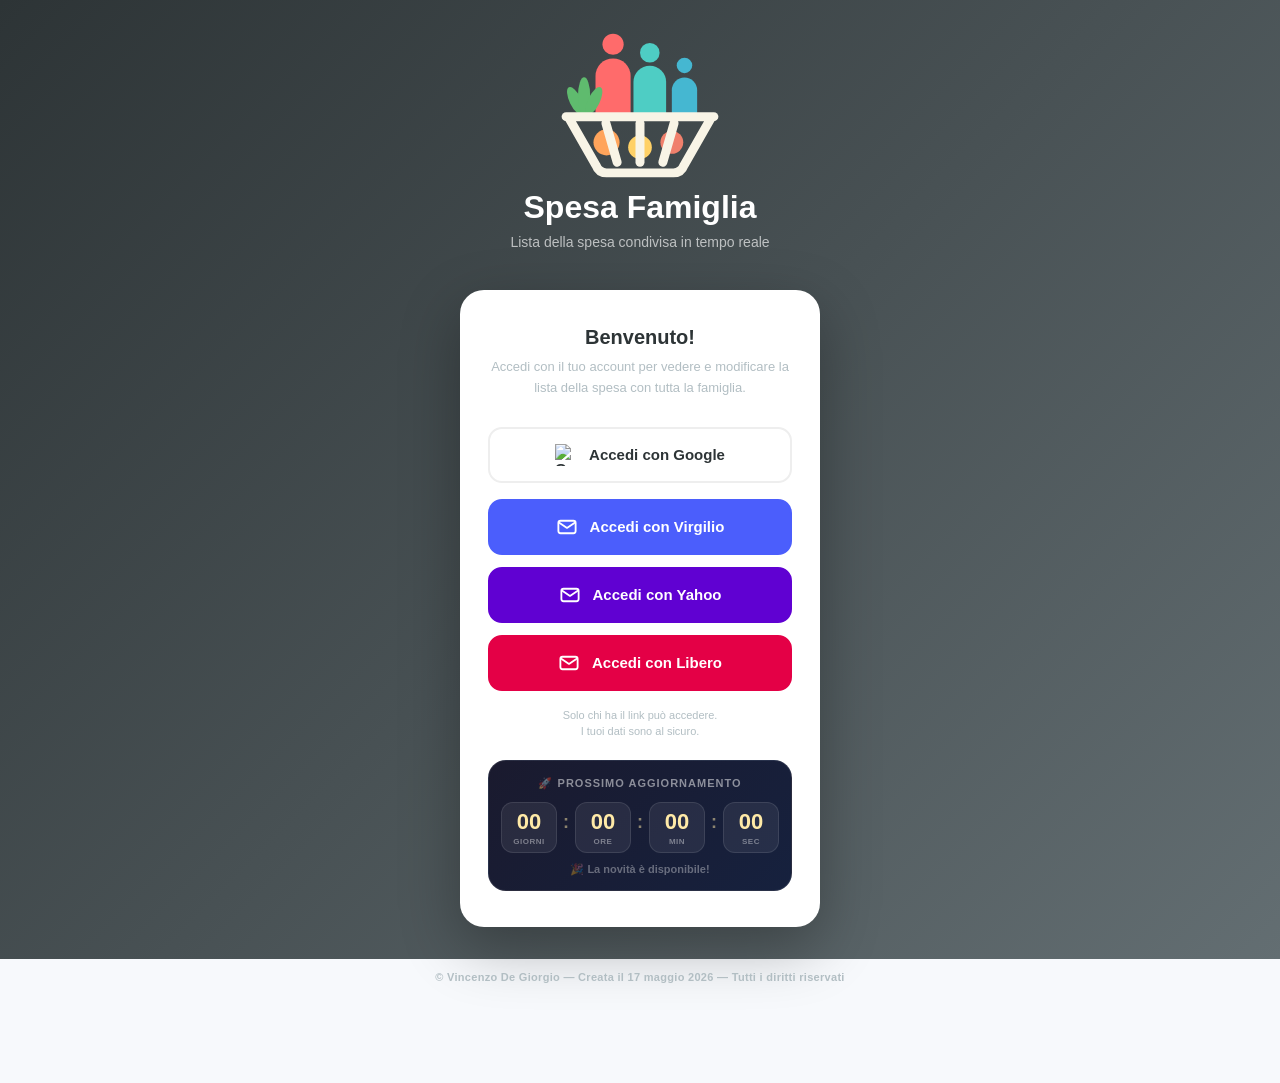
==== commit ae6c0c0e: "modifiche al logo molyo belle" ====
--- a/sito_test/sito_test/index.html
+++ b/sito_test/sito_test/index.html
@@ -51,6 +51,185 @@
 </head>
 <body>
 
+<!-- ═══════════════════════════════════════════════════════════════
+     NUOVO SETTEMBRE 2026 — L'AVVIO: IL CESTO CHE PRENDE VITA
+
+     Quando apri l'app dall'icona sulla home, il TELEFONO disegna per un
+     secondo una schermata sua: grigio #2d3436 (la riga "background_color"
+     del manifest) con icon-512.png in mezzo. Quella schermata non si può
+     animare: quando la vedi, questa pagina non esiste ancora.
+
+     Il trucco è tutto qui: questo riquadro copre lo schermo e comincia
+     ESATTAMENTE com'era finita quella del telefono — stesso grigio,
+     stessa piastrella crema, stesso cesto rosso, stesse due figure. La
+     cucitura non si vede, e quello che parte dopo sembra la schermata
+     del telefono che prende vita: le due figure prendono i colori delle
+     categorie, arriva la terza, cade la frutta nel cesto e spunta la
+     verdura. In un secondo e mezzo l'icona piatta è diventata il logo
+     ricco, che è poi lo stesso disegno di ricca-sfondo-scuro.svg che
+     trovi subito sotto, sulla schermata di login.
+
+     Il movimento è tutto in CSS (cerca "IL CESTO CHE PRENDE VITA" in
+     style.css). Nessun JavaScript è necessario per vederlo né per
+     toglierlo di mezzo: main.js si limita a buttare via il riquadro
+     quando ha finito, per non lasciare roba inutile nella pagina.
+
+     LA GEOMETRIA del cesto, delle figure, della frutta e della verdura è
+     copiata UNA A UNA da ricca-sfondo-scuro.svg: se ritocchi il logo là,
+     ritoccalo anche qui, altrimenti alla fine dell'animazione il disegno
+     "salta" su quello della schermata di login.
+     ═══════════════════════════════════════════════════════════════ -->
+<div id="avvio" aria-hidden="true">
+  <!-- PERCHE' NON SOVRAPPONIAMO QUI icon-512.png VERO: si era provato,
+       dissolvendolo dentro questo disegno. Non funziona, perche' i due
+       NON sono la stessa illustrazione — il PNG ha due figure e un cesto
+       piu' stretto (misurato: il rosso e' 352x350, quadrato), il logo
+       ricco ne ha tre piu' la verdura ed e' 768x706, cioe' piu' largo
+       che alto. Sovrapposti si sdoppiavano: doppia linea sul cesto,
+       figure fantasma. Un taglio netto fra due disegni simili si nota
+       molto meno di una dissolvenza fra due disegni disallineati. -->
+  <svg class="avvio-logo" viewBox="0 0 1024 1024" xmlns="http://www.w3.org/2000/svg">
+    <!-- La piastrella crema: è il quadrato dell'icona sulla home.
+         Angoli QUADRI e non arrotondati, perché quadri sono anche quelli
+         di icon-512.png (verificato: il pixel d'angolo è crema pieno).
+         Ad arrotondarla ci pensa il telefono per conto suo quando la
+         mette sulla home. Il crema è #F8F4E6, lo stesso identico del
+         cesto in ricca-sfondo-scuro.svg: è il colore letto dal file. -->
+    <rect class="av-piastrella" width="1024" height="1024" fill="#F8F4E6"/>
+    <!-- Porta il disegno del logo (che ha un suo sistema di coordinate)
+         dentro il quadrato, centrato. Lo 0.917 non e' scelto a occhio:
+         nel PNG vero il disegno rosso e' largo il 68,8% della piastrella,
+         e questo numero fa venire larga uguale anche questa. Se ritocchi
+         la misura dell'icona, ricalcola: scala = 0,688 x 1024 / 768. -->
+    <g transform="translate(42.5 32.4) scale(0.917)">
+      <g transform="translate(0 -22)">
+        <!-- LA FAMIGLIA. Partono ROSSE tutte e due come nell'icona della
+             home; i colori delle categorie arrivano con l'animazione.
+             La terza figura all'inizio non c'è: entra dopo. -->
+        <g class="av-figure">
+          <g class="av-fig1"><circle cx="380" cy="244" r="52"/><path d="M294 610 V400 a86 86 0 0 1 172 0 V610 Z"/></g>
+          <g class="av-fig2"><circle cx="560" cy="286" r="48"/><path d="M480 610 V430 a80 80 0 0 1 160 0 V610 Z"/></g>
+          <g class="av-fig3"><circle cx="730" cy="348" r="38"/><path d="M668 610 V470 a62 62 0 0 1 124 0 V610 Z"/></g>
+        </g>
+
+        <!-- VERDURA: cresce dal basso, come se spuntasse dal cesto -->
+        <g class="av-verdura" fill="#5FBB6E">
+          <ellipse cx="196" cy="522" rx="29" ry="74" transform="rotate(-26 196 522)"/>
+          <ellipse cx="238" cy="498" rx="30" ry="92"/>
+          <ellipse cx="286" cy="522" rx="29" ry="74" transform="rotate(26 286 522)"/>
+        </g>
+
+        <!-- FRUTTA: cade dall'alto dentro al cesto, una dopo l'altra.
+             Disegnata PRIMA del cesto, così ci finisce dentro. -->
+        <g class="av-frutta">
+          <circle class="av-f1" cx="348" cy="726" r="64" fill="#FFA45B"/>
+          <circle class="av-f2" cx="512" cy="750" r="58" fill="#FFD166"/>
+          <circle class="av-f3" cx="668" cy="726" r="56" fill="#F0806C"/>
+        </g>
+
+        <!-- IL CESTO: rosso, come nell'icona sulla home. Resta fermo:
+             è l'unica cosa che non cambia mai, ed è quella che tiene
+             insieme la cucitura con la schermata del telefono. -->
+        <g class="av-cesto" fill="none" stroke="#E8574F" stroke-width="44" stroke-linecap="round" stroke-linejoin="round">
+          <path d="M168 614 L296 838 Q310 876 348 876 L676 876 Q714 876 728 838 L856 614"/>
+          <path d="M345 632 L400 824"/>
+          <path d="M512 632 L512 824"/>
+          <path d="M679 632 L624 824"/>
+          <path d="M150 600 L874 600"/>
+        </g>
+      </g>
+    </g>
+  </svg>
+</div>
+
+<!-- ═══════════════════════════════════════════════════════════════
+     NUOVO SETTEMBRE 2026 — IL FOGLIO DELLE ICONE
+     Qui stanno i disegni veri delle icone, UNA VOLTA SOLA. I pulsanti
+     non li ricopiano: li richiamano con <use href="#i-nome">, quindi
+     la stessa icona può comparire in cinquanta righe della lista senza
+     pesare cinquanta volte. Il blocco è invisibile (serve solo da
+     magazzino): si nasconde con width/height a zero e non con
+     "display:none", che su qualche browser vecchio spegne anche i
+     richiami. I disegni NON hanno colore scritto dentro: lo prendono
+     dal pulsante che li contiene (vedi la regola .ico in style.css).
+     Per aggiungerne una: un nuovo <symbol id="i-qualcosa"> qui, e il
+     nome dentro NOMI_ICONE in icone.js. ═══════════════════════════ -->
+<svg id="sprite-icone" xmlns="http://www.w3.org/2000/svg" aria-hidden="true"
+     style="position:absolute;width:0;height:0;overflow:hidden">
+  <symbol id="i-casa" viewBox="0 0 24 24">
+    <path d="M3 10.4 12 3.2l9 7.2"/>
+    <path d="M5.6 9.3V19.6a1.2 1.2 0 0 0 1.2 1.2h10.4a1.2 1.2 0 0 0 1.2-1.2V9.3"/>
+    <path d="M9.9 20.8v-5.4h4.2v5.4"/>
+  </symbol>
+  <symbol id="i-persona" viewBox="0 0 24 24">
+    <circle cx="12" cy="8" r="3.7"/>
+    <path d="M4.9 20.6a7.1 7.1 0 0 1 14.2 0"/>
+  </symbol>
+  <symbol id="i-carrello" viewBox="0 0 24 24">
+    <path d="M2.6 3.6h2.5l2.6 11.1h9.6l2.2-8H6.4"/>
+    <circle cx="10" cy="19.3" r="1.5"/>
+    <circle cx="17.1" cy="19.3" r="1.5"/>
+  </symbol>
+  <symbol id="i-cestino" viewBox="0 0 24 24">
+    <path d="M4 6.6h16"/>
+    <path d="M9.6 6.6V4.1h4.8v2.5"/>
+    <path d="M6.6 6.6 7.7 19.9a1.1 1.1 0 0 0 1.1 1h6.4a1.1 1.1 0 0 0 1.1-1L17.4 6.6"/>
+    <path d="M10.4 10.6v6.2M13.6 10.6v6.2"/>
+  </symbol>
+  <symbol id="i-copia" viewBox="0 0 24 24">
+    <rect x="8.6" y="3.2" width="11.2" height="14" rx="2.2"/>
+    <path d="M15.6 20.8H6.4a2.2 2.2 0 0 1-2.2-2.2V7.4"/>
+  </symbol>
+  <symbol id="i-link" viewBox="0 0 24 24">
+    <path d="M10.4 13.6a4.2 4.2 0 0 0 6 0l2.5-2.5a4.2 4.2 0 0 0-6-6l-1.4 1.4"/>
+    <path d="M13.6 10.4a4.2 4.2 0 0 0-6 0l-2.5 2.5a4.2 4.2 0 0 0 6 6l1.4-1.4"/>
+  </symbol>
+  <symbol id="i-scarica" viewBox="0 0 24 24">
+    <path d="M12 3.4v11.2"/>
+    <path d="M7.6 10.2 12 14.6l4.4-4.4"/>
+    <path d="M4.4 16.4v2.4a1.8 1.8 0 0 0 1.8 1.8h11.6a1.8 1.8 0 0 0 1.8-1.8v-2.4"/>
+  </symbol>
+  <symbol id="i-cartella" viewBox="0 0 24 24">
+    <path d="M3.6 18.8V6.4a1.6 1.6 0 0 1 1.6-1.6h3.8l2 2.6h7.4a1.6 1.6 0 0 1 1.6 1.6v9.8a1.6 1.6 0 0 1-1.6 1.6H5.2a1.6 1.6 0 0 1-1.6-1.6Z"/>
+    <path d="M12 17.4v-5.6"/>
+    <path d="M9.6 14.2 12 11.8l2.4 2.4"/>
+  </symbol>
+  <symbol id="i-foto" viewBox="0 0 24 24">
+    <rect x="2.6" y="6.8" width="18.8" height="13.6" rx="2.6"/>
+    <path d="M8.4 6.8 9.8 4.2h4.4l1.4 2.6"/>
+    <circle cx="12" cy="13.6" r="3.5"/>
+  </symbol>
+  <symbol id="i-euro" viewBox="0 0 24 24">
+    <rect x="2.4" y="5.6" width="19.2" height="12.8" rx="2.4"/>
+    <path d="M14.6 10.1a3.3 3.3 0 1 0 0 3.8"/>
+    <path d="M8.6 11.2h4.2M8.6 12.8h4.2"/>
+  </symbol>
+  <symbol id="i-statistiche" viewBox="0 0 24 24">
+    <path d="M3.6 20.4h16.8"/>
+    <path d="M6.4 17.6v-5.2M11 17.6V6.8M15.6 17.6v-7.4M20.2 17.6v-3"/>
+  </symbol>
+  <symbol id="i-busta" viewBox="0 0 24 24">
+    <rect x="2.6" y="5.2" width="18.8" height="13.6" rx="2.4"/>
+    <path d="M3.6 7.4 12 13l8.4-5.6"/>
+  </symbol>
+  <symbol id="i-chiudi" viewBox="0 0 24 24">
+    <path d="M6.2 6.2 17.8 17.8M17.8 6.2 6.2 17.8"/>
+  </symbol>
+  <symbol id="i-spunta" viewBox="0 0 24 24">
+    <path d="M4.6 12.6 9.6 17.6 19.4 6.8"/>
+  </symbol>
+  <symbol id="i-freccia" viewBox="0 0 24 24">
+    <path d="M9.4 5.4 16 12l-6.6 6.6"/>
+  </symbol>
+  <symbol id="i-nuvola" viewBox="0 0 24 24">
+    <path d="M17.2 19H7.1a4.3 4.3 0 0 1-.6-8.5 5.5 5.5 0 0 1 10.6 1.1 3.8 3.8 0 0 1 .1 7.4Z"/>
+  </symbol>
+  <symbol id="i-piu" viewBox="0 0 24 24">
+    <path d="M12 5.2v13.6M5.2 12h13.6"/>
+  </symbol>
+</svg>
+
+
 <!-- BADGE "SITO DI TEST": nascosto di default, compare solo nella copia
      di test (body.sito-test, aggiunta da main.js quando IS_TEST è true) -->
 <div id="testBadge">🧪 SITO DI TEST</div>
@@ -79,9 +258,15 @@
         <img src="https://www.gstatic.com/firebasejs/ui/2.0.0/images/auth/google.svg" alt="Google">
         Accedi con Google
       </button>
-      <button class="btn-google" style="background:#4B5EFC;border-color:#4B5EFC;color:white;margin-bottom:12px;" onclick="showEmailForm('virgilio')">✉️ Accedi con Virgilio</button>
-      <button class="btn-google" style="background:#6001D2;border-color:#6001D2;color:white;margin-bottom:12px;" onclick="showEmailForm('yahoo')">🔶 Accedi con Yahoo</button>
-      <button class="btn-google" style="background:#E40046;border-color:#E40046;color:white;" onclick="showEmailForm('libero')">📧 Accedi con Libero</button>
+      <!-- NUOVO SETTEMBRE 2026: qui c'erano ✉️ 🔶 📧. Il rombo arancione
+           come logo di Yahoo, a due centimetri dalla G vera di Google,
+           faceva sembrare improvvisati gli altri tre pulsanti. Ora tutti
+           e tre hanno la stessa busta disegnata: sono tre accessi con
+           email, e a dire quale sia il fornitore ci pensano il nome e il
+           colore del pulsante. Non inventiamo un logo che non è il loro. -->
+      <button class="btn-google" style="background:#4B5EFC;border-color:#4B5EFC;color:white;margin-bottom:12px;" onclick="showEmailForm('virgilio')"><svg class="ico" aria-hidden="true" focusable="false"><use href="#i-busta"></use></svg> Accedi con Virgilio</button>
+      <button class="btn-google" style="background:#6001D2;border-color:#6001D2;color:white;margin-bottom:12px;" onclick="showEmailForm('yahoo')"><svg class="ico" aria-hidden="true" focusable="false"><use href="#i-busta"></use></svg> Accedi con Yahoo</button>
+      <button class="btn-google" style="background:#E40046;border-color:#E40046;color:white;" onclick="showEmailForm('libero')"><svg class="ico" aria-hidden="true" focusable="false"><use href="#i-busta"></use></svg> Accedi con Libero</button>
     </div>
     <div class="login-form" id="emailForm">
       <h3 id="emailFormTitle" style="font-size:16px;font-weight:800;margin-bottom:16px;color:var(--text);">Accedi con Email</h3>
@@ -201,15 +386,15 @@
   <div id="urgentiModal" onclick="closeUrgentiModal(event)">
     <div class="urgenti-sheet" onclick="event.stopPropagation()">
       <div class="urgenti-header">
-        <div><h3 id="urgModalTitle">🔴 Articoli Urgenti</h3><span id="urgModalSub">Da acquistare subito</span></div>
+        <div><h3 id="urgModalTitle"><span class="pallino pallino-urgente" aria-hidden="true"></span> Articoli Urgenti</h3><span id="urgModalSub">Da acquistare subito</span></div>
         <div style="display:flex;align-items:center;gap:8px;">
           <!-- NUOVO: tendina per passare dagli Urgenti agli Importanti,
                stessa grafica e stesse didascalie del menu priorità -->
           <div class="prio-wrap">
-            <button type="button" class="urg-filtro" id="btnUrgFiltro" onclick="toggleUrgFiltro(event)">🔴 Urgenti ▾</button>
+            <button type="button" class="urg-filtro" id="btnUrgFiltro" onclick="toggleUrgFiltro(event)"><span class="pallino pallino-urgente" aria-hidden="true"></span> Urgenti ▾</button>
             <div class="prio-menu" id="urgFiltroMenu">
-              <button type="button" class="prio-option" onclick="setUrgFiltro('urgente')"><span class="prio-name">🔴 Urgenti</span><span class="prio-desc">Serve subito: avvisa tutta la famiglia.</span></button>
-              <button type="button" class="prio-option" onclick="setUrgFiltro('importante')"><span class="prio-name">🟠 Importanti</span><span class="prio-desc">Da non dimenticare: mettilo nel carrello alla prossima spesa.</span></button>
+              <button type="button" class="prio-option" onclick="setUrgFiltro('urgente')"><span class="prio-name"><span class="pallino pallino-urgente" aria-hidden="true"></span> Urgenti</span><span class="prio-desc">Serve subito: avvisa tutta la famiglia.</span></button>
+              <button type="button" class="prio-option" onclick="setUrgFiltro('importante')"><span class="prio-name"><span class="pallino pallino-importante" aria-hidden="true"></span> Importanti</span><span class="prio-desc">Da non dimenticare: mettilo nel carrello alla prossima spesa.</span></button>
             </div>
           </div>
           <button class="btn-close-urg" onclick="closeUrgentiModal()">✕</button>
@@ -257,11 +442,57 @@
       <button class="btn-close-menu" onclick="chiudiMenu()" aria-label="Chiudi il menu">✕</button>
     </div>
     <div class="menu-body" id="menuBody">
+      <!-- NUOVO SETTEMBRE 2026: prima voce vera del menu, in cima a
+           tutto. Apre il riepilogo di quello che è stato comprato
+           (statistiche.js). -->
+      <button class="menu-voce" onclick="apriStatistiche()">
+        <span class="menu-voce-icona tinta-blu"><svg class="ico" aria-hidden="true" focusable="false"><use href="#i-statistiche"></use></svg></span>
+        <span class="menu-voce-testo">
+          Statistiche
+          <span>Cosa avete comprato, mese per mese</span>
+        </span>
+        <span class="menu-voce-freccia">›</span>
+      </button>
+      <!-- NUOVO SETTEMBRE 2026: LE TRE VOCI ARRIVATE DALLA BARRA IN BASSO
+           Genera Link, Fai Backup e Ripristina stavano fra i sette
+           pulsanti fissi in fondo allo schermo. Si usano una volta al
+           mese ma occupavano spazio tutti i giorni, e la lista della
+           spesa ne restava schiacciata. Qui stanno bene: il menu era
+           vuoto e diceva "in costruzione".
+           chiudiMenu() PRIMA di aprire: queste due finestre stanno a
+           z-index 8888, il menu a 9500, quindi senza chiuderlo prima
+           si aprirebbero dietro al menu e non si vedrebbero. -->
+      <button class="menu-voce" onclick="chiudiMenu(); openInvitoModal()">
+        <span class="menu-voce-icona tinta-verde"><svg class="ico" aria-hidden="true" focusable="false"><use href="#i-link"></use></svg></span>
+        <span class="menu-voce-testo">
+          Genera Link Invito
+          <span>Invita qualcuno nella lista di famiglia</span>
+        </span>
+        <span class="menu-voce-freccia">›</span>
+      </button>
+      <button class="menu-voce" onclick="chiudiMenu(); scaricaBackup()">
+        <span class="menu-voce-icona tinta-viola"><svg class="ico" aria-hidden="true" focusable="false"><use href="#i-scarica"></use></svg></span>
+        <span class="menu-voce-testo">
+          Fai Backup
+          <span>Salva una copia della lista</span>
+        </span>
+        <span class="menu-voce-freccia">›</span>
+      </button>
+      <button class="menu-voce" onclick="chiudiMenu(); ripristinaBackup()">
+        <span class="menu-voce-icona tinta-arancio"><svg class="ico" aria-hidden="true" focusable="false"><use href="#i-cartella"></use></svg></span>
+        <span class="menu-voce-testo">
+          Ripristina Backup
+          <span>Rimetti la lista com'era prima</span>
+        </span>
+        <span class="menu-voce-freccia">›</span>
+      </button>
       <!-- NUOVO SETTEMBRE 2026: CHI È ENTRATO ────────────────────────
-           Prima scheda del menu, sopra "Statistiche". In alto la foto
-           dell'account con cui si è entrati e accanto il solo nome
-           ("vincenzo", mai l'email intera — ci pensa main.js); sotto,
-           da solo e in fondo a destra, il pulsante per uscire.
+           SPOSTATA SOTTO "Statistiche" (agosto 2026): in cima al menu ci
+           vanno le cose che si usano, uscire è l'ultima e sta in fondo,
+           così non la si tocca per sbaglio.
+           In alto la foto dell'account con cui si è entrati e accanto il
+           solo nome ("vincenzo", mai l'email intera — ci pensa main.js);
+           sotto, da solo e in fondo a destra, il pulsante per uscire.
            Gli id restano quelli di prima (userAvatar / userName)
            perché li riempie main.js appena finito il login. -->
       <div class="menu-utente">
@@ -271,20 +502,7 @@
         </div>
         <button class="btn-logout" onclick="logout()">Esci</button>
       </div>
-      <!-- NUOVO SETTEMBRE 2026: prima voce vera del menu. Apre il
-           riepilogo di quello che è stato comprato (statistiche.js). -->
-      <button class="menu-voce" onclick="apriStatistiche()">
-        <span class="menu-voce-icona">📊</span>
-        <span class="menu-voce-testo">
-          Statistiche
-          <span>Cosa avete comprato, mese per mese</span>
-        </span>
-        <span class="menu-voce-freccia">›</span>
-      </button>
-      <div class="menu-vuoto">
-        
-        <span></span>
-      </div>
+
     </div>
   </div>
 
@@ -332,7 +550,37 @@
         <button class="btn-menu" id="btnMenu" onclick="apriMenu()" aria-label="Apri il menu">
           <span></span><span></span><span></span>
         </button>
-        <h1>🛒 Spesa Famiglia</h1>
+        <!-- NUOVO SETTEMBRE 2026: al posto dell'emoji 🛒 c'e' il logo vero,
+             lo stesso disegno di ricca-sfondo-scuro.svg (login) e dell'icona
+             sulla schermata Home, ridotto all'essenziale: la famiglia nei tre
+             colori delle categorie (Casa rosso, Persona turchese, Alimentari
+             azzurro) piu' il cesto, senza verdura ne' frutta — a 26px
+             diventerebbero puntini di colore e basta.
+             Sta scritto qui dentro invece che in un file a parte per due
+             motivi: nessuna richiesta in piu' al server, e il cesto usa
+             "currentColor", cioe' si prende da solo il bianco che
+             l'intestazione da' al titolo qui accanto — se un giorno si
+             cambia il colore del testo, il cesto lo segue senza toccarlo.
+             Le figure sono disegnate PRIMA del cesto: cosi il bordo crema
+             passa davanti e sembrano dentro, non appiccicate sopra.
+             E' fuori dall'<h1> di proposito: l'h1 accorcia il testo coi
+             puntini quando lo spazio manca, e il logo verrebbe tagliato. -->
+        <svg class="logo-titolo" viewBox="128 180 768 730" aria-hidden="true" focusable="false">
+          <circle cx="380" cy="244" r="52" fill="#FF6B6B"/>
+          <path d="M294 610 V400 a86 86 0 0 1 172 0 V610 Z" fill="#FF6B6B"/>
+          <circle cx="560" cy="286" r="48" fill="#4ECDC4"/>
+          <path d="M480 610 V430 a80 80 0 0 1 160 0 V610 Z" fill="#4ECDC4"/>
+          <circle cx="730" cy="348" r="38" fill="#45B7D1"/>
+          <path d="M668 610 V470 a62 62 0 0 1 124 0 V610 Z" fill="#45B7D1"/>
+          <g fill="none" stroke="currentColor" stroke-width="44" stroke-linecap="round" stroke-linejoin="round">
+            <path d="M168 614 L296 838 Q310 876 348 876 L676 876 Q714 876 728 838 L856 614"/>
+            <path d="M345 632 L400 824"/>
+            <path d="M512 632 L512 824"/>
+            <path d="M679 632 L624 824"/>
+            <path d="M150 600 L874 600"/>
+          </g>
+        </svg>
+        <h1>Spesa Famiglia</h1>
       </div>
       <!-- SPOSTATO SETTEMBRE 2026: qui c'erano la foto dell'account, il
            nome e il pulsante "Esci". Sono passati dentro la schermata Menu
@@ -343,17 +591,17 @@
     <div style="display:flex;align-items:center;justify-content:space-between;">
       <span class="online-badge"><span class="online-dot"></span>In tempo reale</span>
       <div style="display:flex;align-items:center;gap:8px;">
-        <span id="syncDot" style="font-size:11px;font-weight:700;opacity:0.85;background:rgba(255,255,255,0.15);padding:2px 8px;border-radius:20px;color:white;">☁️ Sync</span>
+        <span id="syncDot" style="font-size:11px;font-weight:700;opacity:0.85;background:rgba(255,255,255,0.15);padding:2px 8px;border-radius:20px;color:white;"><svg class="ico" aria-hidden="true" focusable="false"><use href="#i-nuvola"></use></svg> Sync</span>
         <span id="familyLabel" style="font-size:11px;font-weight:800;color:#ffeaa7;background:rgba(255,255,255,0.1);padding:2px 8px;border-radius:20px;"></span>
         <button id="btnSwitchFamily" onclick="switchFamily()" style="display:none;background:linear-gradient(135deg,#6c5ce7,#a29bfe);border:none;border-radius:10px;color:white;font-size:11px;font-weight:800;padding:4px 10px;cursor:pointer;">⇄</button>
         <!-- NUOVO: il pulsante è una tendina "Urgenti N ▾" nello stesso stile
              del menu priorità: scegli Urgenti o Importanti e il popup si apre
              già sulla vista giusta. I contatori si aggiornano da soli. -->
         <div class="prio-wrap" id="urgBtnWrap" style="display:none;">
-          <button class="btn-urgenti" id="btnUrgenti" onclick="toggleUrgBtnMenu(event)">🔴 Urgenti <span class="urg-count" id="urgBtnCount">0</span> ▾</button>
+          <button class="btn-urgenti" id="btnUrgenti" onclick="toggleUrgBtnMenu(event)"><span class="pallino pallino-urgente" aria-hidden="true"></span> Urgenti <span class="urg-count" id="urgBtnCount">0</span> ▾</button>
           <div class="prio-menu" id="urgBtnMenu">
-            <button type="button" class="prio-option" onclick="apriUrgenti('urgente')"><span class="prio-name">🔴 Urgenti <span class="urg-badge-menu" id="menuCountUrg">0</span></span><span class="prio-desc">Serve subito: avvisa tutta la famiglia.</span></button>
-            <button type="button" class="prio-option" onclick="apriUrgenti('importante')"><span class="prio-name">🟠 Importanti <span class="urg-badge-menu" id="menuCountImp">0</span></span><span class="prio-desc">Da non dimenticare: mettilo nel carrello alla prossima spesa.</span></button>
+            <button type="button" class="prio-option" onclick="apriUrgenti('urgente')"><span class="prio-name"><span class="pallino pallino-urgente" aria-hidden="true"></span> Urgenti <span class="urg-badge-menu" id="menuCountUrg">0</span></span><span class="prio-desc">Serve subito: avvisa tutta la famiglia.</span></button>
+            <button type="button" class="prio-option" onclick="apriUrgenti('importante')"><span class="prio-name"><span class="pallino pallino-importante" aria-hidden="true"></span> Importanti <span class="urg-badge-menu" id="menuCountImp">0</span></span><span class="prio-desc">Da non dimenticare: mettilo nel carrello alla prossima spesa.</span></button>
           </div>
         </div>
       </div>
@@ -369,7 +617,7 @@
 
 <div id="totaleBar" style="display:none">
     <div>
-      <div class="tot-label">💶 Totale spesa stimato</div>
+      <div class="tot-label"><svg class="ico" aria-hidden="true" focusable="false"><use href="#i-euro"></use></svg> Totale spesa stimato</div>
       <div class="tot-detail" id="totaleDetail">0 articoli con prezzo</div>
     </div>
     <div class="tot-amount">€ <span id="totaleAmount">0,00</span></div>
@@ -381,8 +629,8 @@
 
   <div class="prog-bar"><div class="prog-fill" id="progFill"></div></div>
   <div class="count-row">
-    <span>✅ <span id="doneCount">0</span> completati</span>
-    <span>🔴 <span id="urgCount">0</span> urgenti &nbsp;|&nbsp; Tot: <span id="totCount">0</span></span>
+    <span><svg class="ico" aria-hidden="true" focusable="false"><use href="#i-spunta"></use></svg> <span id="doneCount">0</span> completati</span>
+    <span><span class="pallino pallino-urgente" aria-hidden="true"></span> <span id="urgCount">0</span> urgenti &nbsp;|&nbsp; Tot: <span id="totCount">0</span></span>
     <button id="btnCountdown" onclick="toggleCountdownPopup()" style="background:linear-gradient(135deg,#6c5ce7,#a29bfe);border:none;border-radius:20px;color:white;font-size:10px;font-weight:800;padding:3px 10px;cursor:pointer;">🚀 Novità</button>
   </div>
 
@@ -406,9 +654,14 @@
   </div>
 
   <div class="tabs" id="tabsBar">
-    <button class="tab active" data-i="0" onclick="showTab(0)">🏠 Casa <span class="badge" id="b0">0</span></button>
-    <button class="tab" data-i="1" onclick="showTab(1)">👤 Persona <span class="badge" id="b1">0</span></button>
-    <button class="tab" data-i="2" onclick="showTab(2)">🛒 Alim. <span class="badge" id="b2">0</span></button>
+    <!-- Le icone sono disegnate e prendono DA SOLE il colore della
+         linguetta (stroke:currentColor): quella di Casa diventa rossa
+         quando Casa è attiva, come il pallino, la spunta e la barra di
+         avanzamento. Con le emoji 🏠👤🛒 restavano dei colori loro, che
+         non c'entravano niente con i colori delle categorie. -->
+    <button class="tab active" data-i="0" onclick="showTab(0)"><svg class="ico" aria-hidden="true" focusable="false"><use href="#i-casa"></use></svg> Casa <span class="badge" id="b0">0</span></button>
+    <button class="tab" data-i="1" onclick="showTab(1)"><svg class="ico" aria-hidden="true" focusable="false"><use href="#i-persona"></use></svg> Persona <span class="badge" id="b1">0</span></button>
+    <button class="tab" data-i="2" onclick="showTab(2)"><svg class="ico" aria-hidden="true" focusable="false"><use href="#i-carrello"></use></svg> Alim. <span class="badge" id="b2">0</span></button>
   </div>
 
   <div class="panel active" id="panel-0"><ul id="list-0"></ul><button class="add-btn" onclick="addRow(0)">＋ Aggiungi voce</button></div>
@@ -416,22 +669,31 @@
   <div class="panel" id="panel-2"><ul id="list-2"></ul><button class="add-btn" onclick="addRow(2)">＋ Aggiungi voce</button></div>
 
   <div class="all-view" id="allView">
-    <div class="all-section"><div class="sec-title"><div class="dot" style="background:var(--casa)"></div>🏠 Casa</div><ul id="all-0"></ul></div>
-    <div class="all-section"><div class="sec-title"><div class="dot" style="background:var(--persona)"></div>👤 Persona</div><ul id="all-1"></ul></div>
-    <div class="all-section"><div class="sec-title"><div class="dot" style="background:var(--alim)"></div>🛒 Alimentari</div><ul id="all-2"></ul></div>
-  </div>
-
+    <!-- Le tre sezioni della vista "Tutto" usano le STESSE icone delle
+         linguette qui sopra (casa, persona, carrello) e non più 🏠👤🛒:
+         passando da una vista all'altra le categorie restano le stesse
+         anche a vedersi. Qui l'icona è sempre del colore della sua
+         categoria, perché le tre sezioni si vedono tutte insieme e non
+         ce n’è una "attiva" come fra le linguette. -->
+    <div class="all-section"><div class="sec-title"><div class="dot" style="background:var(--casa)"></div><svg class="ico ico-casa" aria-hidden="true" focusable="false"><use href="#i-casa"></use></svg> Casa</div><ul id="all-0"></ul></div>
+    <div class="all-section"><div class="sec-title"><div class="dot" style="background:var(--persona)"></div><svg class="ico ico-persona" aria-hidden="true" focusable="false"><use href="#i-persona"></use></svg> Persona</div><ul id="all-1"></ul></div>
+    <div class="all-section"><div class="sec-title"><div class="dot" style="background:var(--alim)"></div><svg class="ico ico-alim" aria-hidden="true" focusable="false"><use href="#i-carrello"></use></svg> Alimentari</div><ul id="all-2"></ul></div>
+  </div>
+
+  <!-- NUOVO SETTEMBRE 2026: LA BARRA IN BASSO È DIMAGRITA
+       Era alta 155px su tre file, sette pulsanti di sette colori diversi
+       (nero, bianco, rosso, verde, turchese, viola, viola): si mangiava
+       un terzo dello schermo del telefono tutti i giorni.
+       Genera Link, Fai Backup e Ripristina sono passati nel menu ☰ qui
+       sopra. Qui restano solo le cose che si usano davvero ogni volta
+       che si apre l'app: cambiare vista, togliere i fatti, copiare la
+       lista per WhatsApp. Due file invece di tre, ~100px invece di 155. -->
   <div class="bottom-bar">
     <button class="btn-view active" id="btnTab" onclick="setView('tab')">Per categoria</button>
     <button class="btn-view" id="btnAll" onclick="setView('all')">Tutto</button>
-    <button class="btn-clear" onclick="clearDone()">🗑 Fatti</button>
+    <button class="btn-clear" onclick="clearDone()"><svg class="ico" aria-hidden="true" focusable="false"><use href="#i-cestino"></use></svg> Fatti</button>
     <div class="btn-row2">
-      <button class="btn-copy" onclick="openCopyModal()">📋 Copia WhatsApp</button>
-      <button class="btn-copy" style="background:linear-gradient(135deg,#00b894,#00cec9);" onclick="openInvitoModal()">🔗 Genera Link Invito</button>
-    </div>
-    <div class="btn-row2">
-      <button class="btn-backup" onclick="scaricaBackup()">💾 Fai Backup</button>
-      <button class="btn-backup" onclick="ripristinaBackup()">📂 Ripristina Backup</button>
+      <button class="btn-copy" onclick="openCopyModal()"><svg class="ico" aria-hidden="true" focusable="false"><use href="#i-copia"></use></svg> Copia la lista per WhatsApp</button>
     </div>
   </div>
 
@@ -473,7 +735,7 @@
   <button onclick="acceptPrivacy()">Ho capito</button>
 </div>
 
-<div style="text-align:center;padding:12px 16px 140px;font-size:11px;color:#b2bec3;font-weight:600;letter-spacing:0.3px;">
+<div style="text-align:center;padding:12px 16px 100px;font-size:11px;color:#b2bec3;font-weight:600;letter-spacing:0.3px;">
   © Vincenzo De Giorgio — Creata il 17 maggio 2026 — Tutti i diritti riservati
 </div>
 
--- a/sito_test/sito_test/style.css
+++ b/sito_test/sito_test/style.css
@@ -47,7 +47,7 @@
 .login-card h2 { font-size: 20px; font-weight: 800; margin-bottom: 8px; color: var(--text); }
 .login-card > p { font-size: 13px; color: var(--muted); margin-bottom: 28px; line-height: 1.6; }
 .btn-google { display: flex; align-items: center; justify-content: center; gap: 12px; width: 100%; padding: 15px; border: 2px solid #eee; border-radius: 14px; background: white; font-family: inherit; font-weight: 800; font-size: 15px; cursor: pointer; color: var(--text); transition: all 0.2s; margin-bottom: 16px; }
-.btn-google:active { background: #f5f5f5; }
+/* .btn-google:active è stato tolto: il grigino del "premuto" ora lo fa da solo il brightness() della sezione "COME RISPONDONO I PULSANTI" in fondo al foglio, uguale a tutti gli altri pulsanti. */
 .btn-google img { width: 22px; height: 22px; }
 .login-note { font-size: 11px; color: var(--muted); line-height: 1.5; margin-top: 16px; }
 .login-form { display: none; margin-top: 24px; }
@@ -60,7 +60,7 @@
 .btn-back { width: 100%; padding: 10px; background: white; color: #2d3436; border: 2px solid #eee; border-radius: 10px; font-family: inherit; font-weight: 700; font-size: 13px; cursor: pointer; }
 .form-error { color: #d63031; font-size: 12px; font-weight: 700; margin-top: 8px; text-align: center; display: none; }
 .form-error.show { display: block; }
-#appScreen { display: none; padding-bottom: 120px; }
+#appScreen { display: none; padding-bottom: 84px; }
 /* CORREZIONE LUGLIO 2026 (punto 3): l'intestazione NON è più fissa (tolto
    position:sticky). Prima header e #totaleBar erano entrambi sticky a top:0
    e, scorrendo, il totale finiva NASCOSTO sotto l'header (z-index più alto).
@@ -95,21 +95,26 @@
 .all-section { background:white; border-radius:14px; padding:0 16px; margin-bottom:12px; box-shadow:0 2px 16px rgba(0,0,0,0.08); }
 .sec-title { display:flex; align-items:center; gap:8px; padding:12px 0 8px; font-weight:800; font-size:14px; border-bottom:2px solid var(--bg); margin-bottom:4px; }
 .dot { width:10px; height:10px; border-radius:50%; flex-shrink:0; }
-.item-row { border-bottom:1px solid var(--bg); padding:8px 0; display:flex; flex-direction:column; list-style:none; position:relative; padding-left:12px; }
-.item-row::before { content:'•'; position:absolute; left:0; top:50%; transform:translateY(-50%); font-size:10px; color:#2d3436; line-height:1; }
+.item-row { border-bottom:1px solid var(--bg); padding:2px 0 2px 6px; display:flex; flex-direction:column; list-style:none; position:relative; }
+/* Il pallino • che stava qui è stato tolto (settembre 2026): con la riga
+   alta tre righe, il top:50% lo piazzava a mezza altezza, staccato dal
+   nome dell articolo e appiccicato al -x1+. Sembrava un difetto. */
 #list-0,#list-1,#list-2,#all-0,#all-1,#all-2 { padding-left:4px; }
-.item-row.urgent { background:linear-gradient(90deg,rgba(255,107,107,0.06),transparent); border-left:3px solid var(--casa); padding-left:14px; margin-left:-4px; }
-.item-inner { display:flex; align-items:center; gap:8px; }
-.item-extra { display:flex; align-items:center; gap:8px; padding:4px 0 2px 36px; flex-wrap:wrap; row-gap:6px; }
+.item-row.urgent { background:linear-gradient(90deg,rgba(255,107,107,0.06),transparent); border-left:3px solid var(--casa); padding-left:9px; margin-left:-4px; }
+.item-inner { display:flex; align-items:center; gap:8px; padding:5px 0; }
+.item-extra { display:flex; align-items:center; gap:8px; padding:2px 0 8px 36px; flex-wrap:wrap; row-gap:6px; }
 .chk { width:28px; height:28px; border-radius:8px; flex-shrink:0; border:2.5px solid var(--muted); background:transparent; display:flex; align-items:center; justify-content:center; color:white; font-size:14px; cursor:pointer; transition:all 0.2s; }
 .chk.done-0 { background:var(--casa); border-color:var(--casa); }
 .chk.done-1 { background:var(--persona); border-color:var(--persona); }
 .chk.done-2 { background:var(--alim); border-color:var(--alim); }
 .photo-box { flex-shrink:0; width:46px; height:46px; border-radius:10px; overflow:hidden; position:relative; }
 .photo-box img { width:100%; height:100%; object-fit:cover; cursor:pointer; display:block; }
-.photo-placeholder { width:46px; height:46px; border-radius:10px; border:2px dashed var(--muted); background:var(--bg); display:flex; flex-direction:column; align-items:center; justify-content:center; cursor:pointer; flex-shrink:0; gap:1px; }
-.photo-placeholder span:first-child { font-size:16px; line-height:1; }
-.photo-placeholder span:last-child { font-size:8px; font-weight:700; color:var(--muted); }
+/* Qui stavano le tre regole di .photo-placeholder: il riquadro
+   tratteggiato 46x46 con dentro 📷 e la scritta "foto", che compariva
+   su OGNI riga anche quando foto non ce n'era. Tolto a settembre 2026
+   insieme alla riga compatta: adesso la miniatura si vede solo se la
+   foto c'è davvero (.photo-mini) e il pulsante per aggiungerla sta
+   nella riga aperta (.btn-foto). */
 .photo-del { position:absolute; top:2px; right:2px; background:rgba(0,0,0,0.55); border:none; border-radius:50%; width:16px; height:16px; color:white; font-size:9px; cursor:pointer; display:flex; align-items:center; justify-content:center; }
 .item-input { flex:1; border:none; background:transparent; font-family:inherit; font-size:16px; font-weight:600; color:var(--text); padding:4px 0; outline:none; min-width:0; }
 .item-input::placeholder { color:var(--muted); font-weight:400; font-size:14px; }
@@ -119,16 +124,16 @@
 .qty-val { font-size:14px; font-weight:800; color:var(--text); min-width:20px; text-align:center; }
 .priority-btn { background:none; border:2px solid var(--muted); border-radius:20px; padding:3px 10px; font-family:inherit; font-size:11px; font-weight:800; cursor:pointer; color:var(--muted); transition:all 0.2s; }
 .priority-btn.urgent { background:var(--casa); border-color:var(--casa); color:white; }
-.del-btn { background:none; border:none; color:var(--muted); font-size:15px; cursor:pointer; padding:4px 6px; border-radius:8px; flex-shrink:0; }
+.del-btn { background:#fff5f5; border:1.5px solid #ffdada; color:#e05252; font-family:inherit; font-size:11px; font-weight:800; cursor:pointer; padding:4px 10px; border-radius:20px; flex-shrink:0; }
 .add-btn { display:flex; align-items:center; gap:6px; margin-top:10px; padding:11px 14px; background:var(--bg); border:2px dashed var(--muted); border-radius:10px; color:var(--muted); font-family:inherit; font-weight:700; font-size:14px; cursor:pointer; width:100%; }
-.item-author { font-size:10px; color:var(--muted); font-weight:600; padding:1px 0 0 36px; letter-spacing:0.3px; }
+.item-author { font-size:10px; color:var(--muted); font-weight:600; padding:0 0 6px 36px; letter-spacing:0.3px; }
 .bottom-bar { position:fixed; bottom:0; left:0; right:0; background:white; border-top:1px solid #eee; padding:8px 16px 14px; display:flex; gap:8px; z-index:200; flex-wrap:wrap; }
 .btn-view { flex:1; padding:10px; border:2px solid var(--muted); border-radius:10px; background:white; font-family:inherit; font-weight:800; font-size:12px; cursor:pointer; color:var(--text); transition:all 0.2s; }
 .btn-view.active { background:var(--text); color:white; border-color:var(--text); }
 .btn-clear { padding:10px 12px; border:2px solid #ff7675; border-radius:10px; background:white; font-family:inherit; font-weight:800; font-size:12px; cursor:pointer; color:#ff7675; }
 .btn-row2 { display:flex; gap:8px; width:100%; }
 .btn-copy { flex:1; padding:11px; border:none; border-radius:10px; background:linear-gradient(135deg,#25D366,#128C7E); color:white; font-family:inherit; font-weight:800; font-size:12px; cursor:pointer; }
-#toast { position:fixed; bottom:130px; left:50%; transform:translateX(-50%); background:#2d3436; color:white; padding:10px 20px; border-radius:20px; font-size:13px; font-weight:700; opacity:0; transition:opacity 0.3s; pointer-events:none; white-space:nowrap; z-index:9999; }
+#toast { position:fixed; bottom:96px; left:50%; transform:translateX(-50%); background:#2d3436; color:white; padding:10px 20px; border-radius:20px; font-size:13px; font-weight:700; opacity:0; transition:opacity 0.3s; pointer-events:none; white-space:nowrap; z-index:9999; }
 #toast.show { opacity:1; }
 #zoom { display:flex; position:fixed; inset:0; background:rgba(0,0,0,0); z-index:9999; align-items:center; justify-content:center; padding:20px; opacity:0; pointer-events:none; transition:opacity 0.25s ease, background 0.25s ease; }
 #zoom.show { opacity:1; pointer-events:all; background:rgba(0,0,0,0.88); }
@@ -228,7 +233,7 @@
 .confirm-body p { font-size:14px; color:var(--text); line-height:1.6; text-align:center; margin-bottom:22px; }
 .confirm-actions { display:flex; gap:10px; }
 .confirm-actions button { flex:1; padding:13px; border:none; border-radius:12px; font-family:inherit; font-weight:800; font-size:14px; cursor:pointer; transition:transform 0.15s; }
-.confirm-actions button:active { transform:scale(0.96); }
+/* Lo scale(0.96) del premuto è stato tolto: lo dà ora la regola comune in fondo al foglio (sezione "COME RISPONDONO I PULSANTI", gruppo "I LARGHI"), insieme allo scurirsi che qui mancava. */
 .btn-confirm-annulla { background:var(--text); color:white; }
 .btn-confirm-ok { color:white; }
 .btn-confirm-ok.rosso  { background:linear-gradient(135deg,var(--casa),#d63031); box-shadow:0 4px 14px rgba(255,107,107,0.4); }
@@ -282,8 +287,8 @@
    niente foto o icone che si trascinano insieme al dito. Toccare, scrivere,
    e la pressione lunga sui pulsanti quantità funzionano come prima. */
 .item-row, .item-row input, .item-row button, .item-row a, .item-row img, .item-row label { touch-action: pan-y; }
-.item-row img, .link-btn, .photo-placeholder { -webkit-user-drag: none; }
-.chk, .del-btn, .qty-wrap, .priority-btn, .photo-placeholder, .item-author, .link-btn { -webkit-user-select: none; user-select: none; }
+.item-row img, .link-btn, .btn-foto { -webkit-user-drag: none; }
+.chk, .del-btn, .qty-wrap, .priority-btn, .btn-foto, .riga-toggle, .riga-prezzo, .riga-qty, .item-author, .link-btn { -webkit-user-select: none; user-select: none; }
 /* ── NUOVO LUGLIO 2026: anteprima del contenuto di un file di backup ──
    Il file scelto con "Apri un file di backup scaricato" NON si apre in
    programmi esterni: tutto il contenuto viene mostrato qui, dentro l'app,
@@ -326,10 +331,10 @@
    Sostituisce il vecchio pulsante Urgente: una sola tendina con i tre
    stati, uno alla volta. Importante ha il suo colore ambra/arancione,
    ben diverso dal rosso di Urgente; la riga si evidenzia di conseguenza. */
-.priority-select { appearance:none; -webkit-appearance:none; background:white; border:2px solid var(--muted); border-radius:20px; padding:3px 10px; font-family:inherit; font-size:11px; font-weight:800; color:var(--muted); cursor:pointer; outline:none; }
+.priority-select { appearance:none; -webkit-appearance:none; background:white; border:2px solid var(--muted); border-radius:20px; padding:3px 10px; font-family:inherit; font-size:11px; font-weight:800; color:var(--muted); cursor:pointer; outline:none; display:inline-flex; align-items:center; gap:5px; }
 .priority-select.importante { background:#f39c12; border-color:#f39c12; color:white; }
 .priority-select.urgente    { background:var(--casa); border-color:var(--casa); color:white; }
-.item-row.important { background:linear-gradient(90deg,rgba(243,156,18,0.08),transparent); border-left:3px solid #f39c12; padding-left:14px; margin-left:-4px; }
+.item-row.important { background:linear-gradient(90deg,rgba(243,156,18,0.08),transparent); border-left:3px solid #f39c12; padding-left:9px; margin-left:-4px; }
 
 /* ── NUOVO: menu priorità personalizzato (uguale su telefono e computer) ──
    Il pallino apre un menu disegnato da noi, non più la finestra di
@@ -347,7 +352,7 @@
 .prio-option + .prio-option { margin-top:2px; }
 .prio-option:hover { background:var(--bg); }
 .prio-option.attiva { background:#f0f3f7; }
-.prio-name { display:block; font-size:13px; font-weight:800; color:var(--text); }
+.prio-name { display:flex; align-items:center; gap:7px; font-size:13px; font-weight:800; color:var(--text); }
 .prio-desc { display:block; font-size:11px; font-weight:600; color:var(--muted); margin-top:2px; line-height:1.4; }
 @media (hover: hover) and (pointer: fine) {
   .prio-option .prio-desc { display:none; }
@@ -417,6 +422,12 @@
 .titolo-wrap { display:flex; align-items:center; gap:8px; min-width:0; }
 /* Il titolo non va mai a capo: se lo spazio è poco si accorcia coi puntini */
 .titolo-wrap h1 { white-space:nowrap; overflow:hidden; text-overflow:ellipsis; }
+/* NUOVO SETTEMBRE 2026: il logo che ha preso il posto dell'emoji 🛒.
+   Non si stringe mai quando lo spazio manca (flex-shrink:0) — a cedere
+   deve essere il testo, non il disegno. Non gli diamo nessun colore: il
+   cesto è disegnato in "currentColor" e prende il bianco che header dà
+   al testo, le tre figure hanno invece i colori fissi delle categorie. */
+.logo-titolo { width:26px; height:26px; flex-shrink:0; }
 /* PRIMA DEL 1° SETTEMBRE IL PULSANTE NON SI VEDE (sul sito ufficiale).
    Sta nascosto qui nel CSS e non in JavaScript: così non esiste nessun
    istante in cui compare per poi sparire mentre la pagina si carica.
@@ -434,12 +445,13 @@
 .menu-header h2 { font-size:18px; font-weight:900; }
 .btn-close-menu { background:rgba(255,255,255,0.2); border:none; border-radius:50%; width:34px; height:34px; color:white; font-size:16px; font-family:inherit; cursor:pointer; display:flex; align-items:center; justify-content:center; }
 .menu-body { flex:1; overflow-y:auto; overscroll-behavior:contain; padding:20px 16px 40px; }
-.menu-vuoto { text-align:center; color:var(--muted); font-size:16px; font-weight:800; line-height:1.8; padding:48px 20px; }
-.menu-vuoto span { display:block; font-size:13px; font-weight:600; margin-top:6px; }
+/* Qui stavano le due regole di .menu-vuoto, il riquadro "Menu in
+   costruzione". Tolte a settembre 2026: il menu adesso ha quattro voci
+   (Statistiche, Genera Link, Fai Backup, Ripristina) e non è più vuoto. */
 /* Mentre il menu è aperto la lista dietro resta ferma (come per i popup) */
 body.menu-open { overflow:hidden; }
 
-/* ── NUOVO SETTEMBRE 2026: CHI È ENTRATO, in cima al menu ───────────
+/* ── NUOVO SETTEMBRE 2026: CHI È ENTRATO, in fondo al menu ──────────
    Stessa scheda bianca delle voci del menu, ma non si tocca: serve solo
    a far vedere con quale account si sta usando l'app. Sopra la foto con
    accanto il nome; sotto, da solo e spinto contro il bordo destro, il
@@ -456,13 +468,13 @@
    main.js). Se anche così fosse lungo non va a capo: puntini. */
 .user-name { flex:1; min-width:0; font-size:16px; font-weight:900; color:var(--text); overflow:hidden; text-overflow:ellipsis; white-space:nowrap; }
 .btn-logout { display:block; margin:14px 0 0 auto; background:var(--bg); border:2px solid rgba(0,0,0,0.07); border-radius:10px; color:var(--text); font-family:inherit; font-size:13px; font-weight:800; padding:9px 18px; cursor:pointer; }
-.btn-logout:active { background:#e9edf2; }
+/* Anche il grigino di "Esci" premuto è stato tolto da qui: sta sul fondo chiaro come tutti gli altri, quindi se lo fa da solo il brightness() in fondo al foglio. Il ☰ qui sopra invece resta scritto a mano, perché sta sull'intestazione scura ed è un caso a parte (spiegato là in fondo). */
 
 /* ── NUOVO SETTEMBRE 2026: voci del menu e schermata Statistiche ────
    La schermata sta a z-index più alto del menu perché ci si apre sopra:
    chiudendola con la ✕ si ritrova il menu dietro, ancora aperto. */
 .menu-voce { width:100%; display:flex; align-items:center; gap:13px; background:white; border:none; border-radius:16px; padding:16px 15px; margin-bottom:12px; font-family:inherit; text-align:left; cursor:pointer; box-shadow:0 3px 14px rgba(0,0,0,0.07); }
-.menu-voce:active { transform:scale(0.98); }
+/* Lo scale(0.98) del premuto è stato tolto: lo dà ora la regola comune in fondo al foglio (sezione "COME RISPONDONO I PULSANTI", gruppo "I LARGHI"). */
 .menu-voce-icona { font-size:26px; flex-shrink:0; }
 .menu-voce-testo { flex:1; font-size:16px; font-weight:900; color:var(--text); line-height:1.3; }
 .menu-voce-testo span { display:block; font-size:12.5px; font-weight:600; color:var(--muted); margin-top:3px; }
@@ -588,3 +600,400 @@
   #coachBuco { box-shadow:0 0 0 9999px rgba(0,0,0,0.74), 0 0 0 4px rgba(255,255,255,1), 0 0 26px 8px rgba(255,234,167,0.95); }
   body.coach-on #coachFumetto { animation:none; }
 }
+
+/* ═══════════════════════════════════════════════════════════════════
+   NUOVO SETTEMBRE 2026 — ICONE DISEGNATE E RIGA COMPATTA
+   ═══════════════════════════════════════════════════════════════════ */
+
+/* ── LE ICONE ──────────────────────────────────────
+   Regola unica per TUTTE le icone dell'app. I disegni stanno nel
+   <svg id="sprite-icone"> in cima all'index.html e non hanno colore
+   scritto dentro: "stroke:currentColor" fa sì che ognuna prenda DA SOLA
+   il colore del testo del pulsante che la contiene. È per questo che
+   l'icona della linguetta Casa diventa rossa quando la linguetta è
+   attiva, e quella di "Copia" è bianca sul verde WhatsApp, senza una
+   riga di CSS in più. La misura è in "em": l'icona cresce e cala
+   insieme al testo che le sta accanto. */
+.ico { width:1.15em; height:1.15em; flex-shrink:0; display:inline-block; vertical-align:-0.18em;
+       fill:none; stroke:currentColor; stroke-width:2; stroke-linecap:round; stroke-linejoin:round; }
+
+/* ── I PALLINI DI PRIORITÀ ─────────────────────────
+   ⚪ 🟠 🔴 non erano icone ma STATI, e per uno stato basta un cerchio
+   colorato: così è esattamente il colore dell'app, non quello scelto
+   dal telefono. Dentro un pulsante già pieno di colore (Urgente attivo)
+   il pallino diventa bianco, altrimenti sparirebbe sul fondo. */
+.pallino { width:9px; height:9px; border-radius:50%; display:inline-block; flex-shrink:0; background:#c3ccd4; }
+.pallino-importante { background:#f39c12; }
+.pallino-urgente    { background:var(--casa); }
+.priority-select.urgente .pallino,
+.priority-select.importante .pallino,
+.btn-urgenti .pallino,
+.urg-filtro .pallino { background:white; }
+
+/* ── LA RIGA CHIUSA E LA RIGA APERTA ───────────────
+   Prima ogni articolo occupava 145px: quattro righe sovrapposte (nome,
+   quantità+priorità, prezzo, autore) anche solo per dire "Latte". Su uno
+   schermo da 812px se ne vedevano TRE, e su un Android da 640px uno e
+   mezzo — in una lista della spesa.
+   Ora l'articolo chiuso è una riga sola (spunta, nome, prezzo) e tutto
+   il resto compare toccando la riga. Non è stato tolto niente: smette
+   solo di gridare tutto insieme. */
+.item-row:not(.aperta) .item-extra,
+.item-row:not(.aperta) .item-author { display:none; }
+
+/* La freccetta che gira quando la riga si apre. */
+.riga-toggle { background:none; border:none; padding:5px 2px; margin:0; color:var(--muted); cursor:pointer;
+               flex-shrink:0; display:flex; align-items:center; }
+.riga-toggle .ico { width:15px; height:15px; transition:transform 0.18s ease; }
+.item-row.aperta .riga-toggle .ico { transform:rotate(90deg); }
+
+/* Prezzo e quantità riassunti nella riga chiusa: spariscono quando la
+   riga si apre, perché lì sotto ci sono già il campo € e il −x1+. */
+.riga-prezzo { font-size:12.5px; font-weight:800; color:#e65100; background:#fff8e1;
+               border:1.5px solid #ffd54f; border-radius:20px; padding:2px 9px; flex-shrink:0; white-space:nowrap; }
+.riga-qty { font-size:11px; font-weight:800; color:var(--muted); background:var(--bg);
+            border-radius:20px; padding:2px 7px; flex-shrink:0; }
+.item-row.aperta .riga-prezzo,
+.item-row.aperta .riga-qty { display:none; }
+.item-row.done-riga .riga-prezzo { opacity:0.45; }
+
+/* ── LA FOTO ───────────────────────────────────────
+   Prima ogni riga aveva un riquadro tratteggiato 46x46 con dentro 📷 e
+   la scritta "foto", vuoto nel 95% dei casi. Un bordo tratteggiato vuol
+   dire "qui manca qualcosa": il risultato era che OGNI riga sembrava
+   incompleta. Ora: se la foto c'è si vede la miniatura nella riga
+   chiusa; se non c'è, il pulsante per aggiungerla sta fra le altre
+   cose, dentro la riga aperta. */
+.photo-mini { width:30px; height:30px; border-radius:8px; overflow:hidden; flex-shrink:0; position:relative; }
+.photo-mini img { width:100%; height:100%; object-fit:cover; display:block; cursor:pointer; }
+.btn-foto { display:inline-flex; align-items:center; gap:5px; background:var(--bg); border:1.5px solid #e4e9ef;
+            border-radius:20px; padding:4px 10px; font-family:inherit; font-size:11px; font-weight:800;
+            color:var(--muted); cursor:pointer; }
+.btn-foto .ico { width:14px; height:14px; }
+.btn-foto.ha-foto { color:#e17055; border-color:#ffd0c2; background:#fff5f2; }
+
+/* Il cestino della singola riga è passato dentro la riga aperta: si
+   cancella con due tocchi invece che con uno solo di striscio. */
+.del-btn { display:inline-flex; align-items:center; gap:5px; }
+.del-btn .ico { width:15px; height:15px; }
+.link-btn { display:inline-flex; align-items:center; color:var(--alim); }
+.link-btn .ico { width:17px; height:17px; }
+
+/* ── MISURE DELLE ICONE NEI VARI POSTI ─────────────  */
+.tab .ico { width:17px; height:17px; }
+.btn-clear .ico, .btn-copy .ico { width:15px; height:15px; }
+.btn-clear, .btn-copy { display:inline-flex; align-items:center; justify-content:center; gap:6px; }
+.tot-label { display:flex; align-items:center; gap:6px; }
+.tot-label .ico { width:16px; height:16px; }
+.count-row .ico { width:14px; height:14px; }
+.count-row span { display:inline-flex; align-items:center; gap:5px; }
+.menu-voce-icona { display:flex; align-items:center; justify-content:center; }
+.menu-voce-icona .ico { width:26px; height:26px; stroke-width:1.9; }
+.btn-google .ico { width:22px; height:22px; }
+#syncDot .ico { width:13px; height:13px; }
+
+/* La spunta ✓ dentro il quadratino era un carattere: ora è disegnata,
+   così è identica su tutti i telefoni come le tre linee del menu ☰. */
+.chk .ico { width:16px; height:16px; stroke-width:3; }
+
+/* ── LA BARRA IN BASSO ─────────────────────────────
+   Era alta 155px su tre file, con sette pulsanti di sette colori
+   diversi. Backup, Ripristina e Genera Link si usano una volta al mese
+   ma occupavano schermo tutti i giorni: sono passati nel menu ☰, che
+   intanto era vuoto. Restano qui solo le cose di ogni giorno. */
+.bottom-bar { padding:8px 16px 12px; }
+.btn-copy { padding:12px; font-size:13px; }
+
+/* La spunta dei "completati" resta verde come lo era la ✅ che ha
+   sostituito: nella riga dei contatori è l'unica nota di colore
+   positiva, e senza tornerebbe grigia come tutto il resto. */
+.count-row span:first-child .ico { color:#00b894; }
+
+/* ── LE ICONE DELLA VISTA "TUTTO" ──────────────────
+   Nella vista per categoria l'icona si colora solo quando la linguetta è
+   attiva. Qui le tre sezioni si vedono tutte insieme e nessuna è
+   "attiva": ognuna tiene sempre il colore della sua categoria, lo stesso
+   del pallino che le sta accanto. */
+.sec-title .ico { width:17px; height:17px; }
+.sec-title .ico-casa    { color:var(--casa); }
+.sec-title .ico-persona { color:var(--persona); }
+.sec-title .ico-alim    { color:var(--alim); }
+
+/* ── LE TINTE DEL MENU ─────────────────────────────
+   Le quattro icone del menu erano tutte dello stesso grigio scuro e la
+   schermata sembrava spenta. Adesso ognuna sta dentro un quadratino
+   morbido con la sua tinta, così si riconoscono a colpo d'occhio senza
+   doverle leggere. I colori non sono nuovi: sono già quelli dell'app —
+   l'azzurro degli Alimentari, il verde che aveva il pulsante "Genera
+   Link", il viola dei pulsanti di backup e l'arancione degli
+   "Importanti". Il fondo è la stessa tinta molto schiarita, così resta
+   pulito e non diventa un semaforo. */
+.menu-voce-icona { width:44px; height:44px; border-radius:14px; }
+.menu-voce-icona .ico { width:23px; height:23px; stroke-width:2; }
+.menu-voce-icona.tinta-blu     { color:#2f9ec4; background:#e7f5fa; }
+.menu-voce-icona.tinta-verde   { color:#00a383; background:#e3f7f2; }
+.menu-voce-icona.tinta-viola   { color:#6c5ce7; background:#eeebfd; }
+.menu-voce-icona.tinta-arancio { color:#dd8a0c; background:#fdf1dd; }
+
+/* ═══════════════════════════════════════════════════════════════════
+   NUOVO SETTEMBRE 2026 — COME RISPONDONO I PULSANTI
+   ═══════════════════════════════════════════════════════════════════
+   Quest'app è fatta quasi solo di pulsanti, ma premerne uno non si
+   vedeva. Il motivo sta nella PRIMISSIMA riga di questo foglio:
+   "-webkit-tap-highlight-color: transparent" spegne il velo grigio che
+   il telefono mette da solo sotto il dito. Toglierlo era giusto — era
+   un rettangolo grigio sopra le nostre pastiglie tonde — solo che al
+   suo posto non era stato messo niente. Su 42 cose da premere ne
+   rispondevano CINQUE (Google, ☰, Esci, le voci del menu e i due
+   pulsanti del popup di conferma). Chi tocca "Elimina" e non vede
+   muoversi niente pensa di aver sbagliato mira, e tocca una seconda
+   volta: su un pulsante che cancella è il peggior punto dell'app dove
+   far dubitare qualcuno.
+
+   La risposta NON è un'animazione diversa per ogni pulsante: con
+   cinquanta pulsanti diventa un circo, e soprattutto diventa roba da
+   tenere allineata a mano per sempre. È UNA regola sola, agganciata a
+   "button": sotto il dito il pulsante si stringe e si scurisce, al
+   rilascio torna su. Ogni pulsante che aggiungeremo da domani ce
+   l'avrà già, senza scrivere una riga.
+   (Funziona perché in quest'app TUTTO ciò che si preme è un <button>
+   vero — la spunta, il −x1+, la freccetta, i pallini di priorità.
+   L'unica eccezione è il link 🔗, che è una <a>: infatti sta scritto
+   accanto in ogni regola.)
+
+   Le tre scelte dietro ai numeri, per quando andranno ritoccati:
+
+   1. LA DURATA — 0.08s a scendere, 0.2s a risalire. Deve sembrare che
+      si muova il pulsante, non che parta un filmato: oltre il decimo di
+      secondo la pressione arriva in ritardo, e un pulsante che risponde
+      in ritardo fa sembrare lenta tutta l'app. Il ritorno è più lento
+      dell'andata perché è così che si muovono le cose vere.
+   2. QUANTO SI STRINGE — non uguale per tutti. Un pulsante largo quanto
+      lo schermo che rimpicciolisce del 5% sembra di gomma; un tondino
+      da 22px che rimpicciolisce del 2% non si vede proprio. Più il
+      pulsante è piccolo, più deve stringersi: 0.975 per i larghi, 0.95
+      per le pastiglie, 0.86 per i tondini.
+   3. IL COLORE — filter:brightness() invece di scrivere a mano il
+      colore "premuto" di ognuno. Funziona sul bianco, sul rosso e anche
+      sulle sfumature (Copia verde WhatsApp, Backup viola, Statistiche)
+      senza dover ricopiare la sfumatura da nessuna parte. È lo stesso
+      ragionamento delle icone con "currentColor": il colore non si
+      ripete, si eredita.
+
+   SUL TELEFONO: lo stato :active durante il tocco lo danno da soli sia
+   Android sia gli iPhone recenti, proprio perché qui sono <button>
+   veri. Se su un iPhone non si vedesse, il rimedio è UNA riga in
+   main.js: document.addEventListener('touchstart',()=>{},{passive:true}).
+   Non è stata messa subito perché ha un effetto collaterale fastidioso:
+   se inizi a scorrere la lista col dito appoggiato su un pulsante,
+   quel pulsante lampeggia come se l'avessi premuto. Prima si prova
+   senza. */
+
+/* ── LA MOLLA ──────────────────────────────────────
+   Le due regole che fanno tutto il lavoro. Da qui in giù ci sono solo
+   eccezioni, e ognuna dice perché è un'eccezione. */
+button, .link-btn {
+  transition: transform 0.2s cubic-bezier(0.22,0.9,0.3,1),
+              background-color 0.18s ease, border-color 0.18s ease,
+              color 0.18s ease, box-shadow 0.18s ease, filter 0.18s ease,
+              opacity 0.18s ease;
+  /* DA SAPERE: questa regola è agganciata a "button", cioè al NOME del
+     tag, che in CSS conta meno di una classe. Quindi i pochi pulsanti che
+     hanno già un "transition" scritto sulla loro classe (.tab, .chk,
+     .btn-view, .btn-google, .priority-btn: tutti con "transition: all")
+     si tengono il loro e questa riga la ignorano. Va benissimo così: il
+     loro "all" comprende già transform e filter, quindi si stringono e si
+     scuriscono uguale — solo con i loro tempi. La pressione secca invece
+     ce l'hanno tutti, perché ":active" qui sotto conta di più di una
+     classe semplice e vince anche su quelli.
+     Se un giorno serve che TUTTI seguano questi tempi, la strada non è
+     mettere !important: è togliere il "transition: all" da quelle cinque
+     classi, che è roba avanzata di quando furono scritte. */
+}
+button:active, .link-btn:active {
+  transform: scale(0.95);
+  filter: brightness(0.93);
+  transition-duration: 0.08s;   /* la pressione è secca, il ritorno no */
+}
+
+/* ── I LARGHI: appena appena ────────────────────────
+   Pulsanti larghi quanto lo schermo o quanto il popup. Su una
+   superficie grande il movimento si vede lo stesso anche se è minimo,
+   e col 5% sembrerebbero di gomma. */
+.btn-google:active, .btn-submit:active, .btn-back:active, .add-btn:active,
+.btn-novita-ok:active, .blocco-ok:active, .btn-backup-file:active,
+.btn-ripristina-preview:active, .menu-voce:active,
+.confirm-actions button:active, .copy-actions button:active,
+.prezzo-azioni button:active,
+#privacyNotice button:active, #connError button:active {
+  transform: scale(0.975);
+}
+
+/* ── I TONDINI: forte ───────────────────────────────
+   Il − e il +, le ✕ dei popup, le frecce delle Statistiche, la
+   freccetta che apre la riga, il ☰, la spunta. Sono da 22-36px: sopra
+   lo 0.9 il movimento non si legge. Il link 🔗 sta qui perché è grande
+   uguale. */
+.qty-btn:active, .btn-close-urg:active, .btn-close-menu:active,
+.btn-close-backup:active, .stat-freccia:active, .riga-toggle:active,
+.btn-menu:active, .chk:active, .link-btn:active {
+  transform: scale(0.86);
+}
+
+/* Il − e il + non hanno fondo (stanno dentro la pastiglia grigia del
+   −x1+), quindi scurirli non si vedrebbe: sotto il dito compare il
+   loro tondino. È anche l'unico modo per capire QUALE dei due hai
+   preso, che su due pulsanti da 22px attaccati non è poco. */
+.qty-btn:active { background: rgba(0,0,0,0.09); }
+
+/* ── QUELLI SUL FONDO SCURO: si schiariscono ────────
+   ☰, le ✕ dei popup e la tendina Urgenti/Importanti sono bianco
+   trasparente sopra un'intestazione scura. Scurirli è il verso
+   sbagliato: sparirebbero nel fondo invece di accendersi. Qui il
+   "premuto" è più bianco, non più nero. */
+.btn-menu:active, .btn-close-urg:active, .btn-close-menu:active,
+.btn-close-backup:active, .urg-filtro:active {
+  background: rgba(255,255,255,0.34);
+  filter: none;
+}
+
+/* ── LA LINGUETTA: non si stringe, si abbassa ───────
+   Casa / Persona / Alimentari sono incollate al bordo alto del
+   pannello: se rimpicciolissero si staccherebbero dal foglio bianco e
+   si vedrebbe la fessura. Abbassarsi di 2px invece è esattamente il
+   gesto giusto — la linguetta viene spinta dentro il pannello. */
+.tab:active { transform: translateY(2px); }
+
+/* ── LE VOCI DEL MENU PRIORITÀ: solo il fondo ───────
+   Sono righe larghe quanto il menu, con già il loro :hover grigio.
+   Rimpicciolirle farebbe ballare il testo delle didascalie. */
+.prio-option:active {
+  transform: none;
+  filter: none;
+  background: #e7ecf2;
+}
+
+/* ── CHI NON VUOLE ANIMAZIONI ───────────────────────
+   Stesso rispetto già dato al logo del login e alla manina del coach:
+   se nelle impostazioni del telefono le animazioni sono ridotte, il
+   movimento sparisce. Il colore che si scurisce RESTA: quello non è
+   un'animazione, è la risposta "ti ho sentito", e toglierla
+   rimetterebbe questi pulsanti muti come prima. */
+@media (prefers-reduced-motion: reduce) {
+  button:active, .link-btn:active, .tab:active { transform: none; }
+}
+
+/* ── "ELIMINA" SOTTO IL MOUSE (SOLO COMPUTER) ───────
+   Da fermo il cestino è una pastiglia rosa chiara: giusto così, è un
+   pulsante che cancella e non deve gridare da lontano. Ma quando il
+   mouse ci arriva sopra si riempie di rosso, e cestino e scritta
+   diventano bianchi: prima di cliccare hai visto in faccia cos'è.
+
+   L'icona NON è scritta qui: le icone sono disegnate con
+   "stroke: currentColor", quindi seguono da sole il color:#fff del
+   pulsante che le contiene (vedi la regola .ico più su). Una riga in
+   meno da ricordare il giorno che il cestino cambia disegno.
+
+   Il rosso pieno #e05252 non è un colore nuovo: è ESATTAMENTE quello
+   che la scritta "Elimina" ha già da spenta. Cambia solo di posto —
+   era il testo, diventa il fondo.
+
+   IL PERCHÉ DEL @media: (hover:hover) and (pointer:fine) vuol dire
+   "solo dove c'è un mouse vero". Senza, sul telefono il tocco lascia
+   il pulsante rosso ACCESO anche dopo aver alzato il dito, finché non
+   tocchi da un'altra parte: un cestino che resta acceso da solo in
+   mezzo alla lista sembra un guasto dell'app. Lì la risposta al tocco
+   la dà già la molla qui sopra. */
+@media (hover: hover) and (pointer: fine) {
+  .del-btn:hover {
+    background: #e05252;
+    border-color: #e05252;
+    color: #fff;
+    box-shadow: 0 3px 12px rgba(224,82,82,0.38);
+  }
+}
+
+/* ══ NUOVO SETTEMBRE 2026: IL CESTO CHE PRENDE VITA ═══════════════
+   Il movimento del riquadro di avvio (vedi il commento lungo su #avvio
+   in index.html). Tutto in CSS: parte da solo, finisce da solo, e non
+   ha bisogno di JavaScript nemmeno per togliersi di mezzo.
+
+   LA SEQUENZA, in un secondo e mezzo:
+     0,00-0,15  fermo sul fotogramma della schermata del telefono
+     0,15-0,62  le due figure prendono i colori di Casa e Persona
+     0,32-0,72  arriva la terza figura, quella di Alimentari
+     0,40-1,02  la frutta cade nel cesto, una dopo l'altra
+     0,62-1,05  spunta la verdura
+     0,98-1,30  la piastrella si dissolve e il cesto passa al crema
+     1,25-1,60  il riquadro sfuma e sotto c'e' l'app
+   Per rallentare o accelerare tutto, i numeri da toccare sono questi. */
+
+#avvio {
+  position: fixed; inset: 0; z-index: 1000000;
+  /* ESATTAMENTE il grigio di "background_color" nel manifest: e' questo
+     che rende invisibile la cucitura con la schermata del telefono. Se
+     cambi il manifest, cambia anche qui. */
+  background: #2d3436;
+  display: flex; align-items: center; justify-content: center;
+  /* Decorativo: non deve mai poter bloccare un tocco, nemmeno se
+     qualcosa andasse storto e restasse appeso. */
+  pointer-events: none;
+  animation: avvioVia 0.35s 1.25s ease-out forwards;
+}
+/* Quanto e' grande l'icona nella schermata del telefono. Se sul tuo
+   telefono la cucitura "salta", e' QUESTO il numero da ritoccare. */
+.avvio-logo { width: min(38vw, 190px); height: auto; display: block; }
+@keyframes avvioVia { to { opacity: 0; visibility: hidden; } }
+
+/* Le figure partono tutte rosse come nell'icona sulla home */
+.av-figure g { fill: #E8574F; }
+/* La terza non e' mai stata rossa: non esiste nell'icona, entra dopo.
+   Due classi per battere in specificita' la riga qui sopra. */
+.av-figure .av-fig3 { fill: #45B7D1; opacity: 0; }
+
+.av-fig1 { animation: avvioCasa    0.37s 0.15s ease-out forwards; }
+.av-fig2 { animation: avvioPersona 0.37s 0.25s ease-out forwards; }
+.av-fig3 { animation: avvioEntra   0.40s 0.32s cubic-bezier(.34,1.4,.64,1) forwards; }
+@keyframes avvioCasa    { to { fill: #FF6B6B; } }
+@keyframes avvioPersona { to { fill: #4ECDC4; } }
+@keyframes avvioEntra   { from { opacity: 0; transform: translateY(26px); } to { opacity: 1; transform: none; } }
+
+/* transform-box: fill-box fa girare e scalare ogni pezzo attorno a SE'
+   STESSO invece che attorno all'angolo del disegno intero. */
+.av-frutta circle { opacity: 0; transform-box: fill-box; transform-origin: center; }
+.av-f1 { animation: avvioCade 0.42s 0.40s cubic-bezier(.5,0,.9,.55) forwards; }
+.av-f2 { animation: avvioCade 0.42s 0.50s cubic-bezier(.5,0,.9,.55) forwards; }
+.av-f3 { animation: avvioCade 0.42s 0.60s cubic-bezier(.5,0,.9,.55) forwards; }
+@keyframes avvioCade {
+  from { opacity: 0; transform: translateY(-150px) scale(0.6); }
+  60%  { opacity: 1; }
+  to   { opacity: 1; transform: none; }
+}
+
+/* La verdura cresce dal basso: origine in fondo, non al centro */
+.av-verdura {
+  opacity: 0; transform-box: fill-box; transform-origin: 50% 100%;
+  animation: avvioSpunta 0.43s 0.62s cubic-bezier(.34,1.4,.64,1) forwards;
+}
+@keyframes avvioSpunta { from { opacity: 0; transform: scaleY(0); } to { opacity: 1; transform: none; } }
+
+/* IL PASSAGGIO DI CONSEGNE. Senza questo il riquadro finirebbe sul cesto
+   ROSSO dentro la piastrella crema, e un istante dopo comparirebbe la
+   schermata di login col suo logo, che invece e' il cesto CREMA su fondo
+   scuro: due disegni diversi in dissolvenza, e si vede. Qui la
+   piastrella si toglie di mezzo e il cesto passa al crema, cosi' l'ultimo
+   fotogramma e' ESATTAMENTE ricca-sfondo-scuro.svg, cioe' identico al
+   logo che c'e' sotto. L'icona della home, in un secondo e mezzo, e'
+   diventata il logo dell'app.
+   Se preferisci l'anteprima com'era (piastrella crema fino in fondo),
+   togli queste due righe: il resto continua a funzionare uguale. */
+.av-piastrella { animation: avvioPiastrellaVia 0.22s 0.98s ease-out forwards; }
+.av-cesto      { animation: avvioCestoCrema    0.28s 1.02s ease-out forwards; }
+@keyframes avvioPiastrellaVia { to { opacity: 0; } }
+@keyframes avvioCestoCrema    { to { stroke: #F8F4E6; } }
+
+/* Chi ha chiesto meno animazioni nelle impostazioni del telefono non si
+   vede nessuna introduzione: l'app si apre e basta. */
+@media (prefers-reduced-motion: reduce) {
+  #avvio { display: none; }
+}
